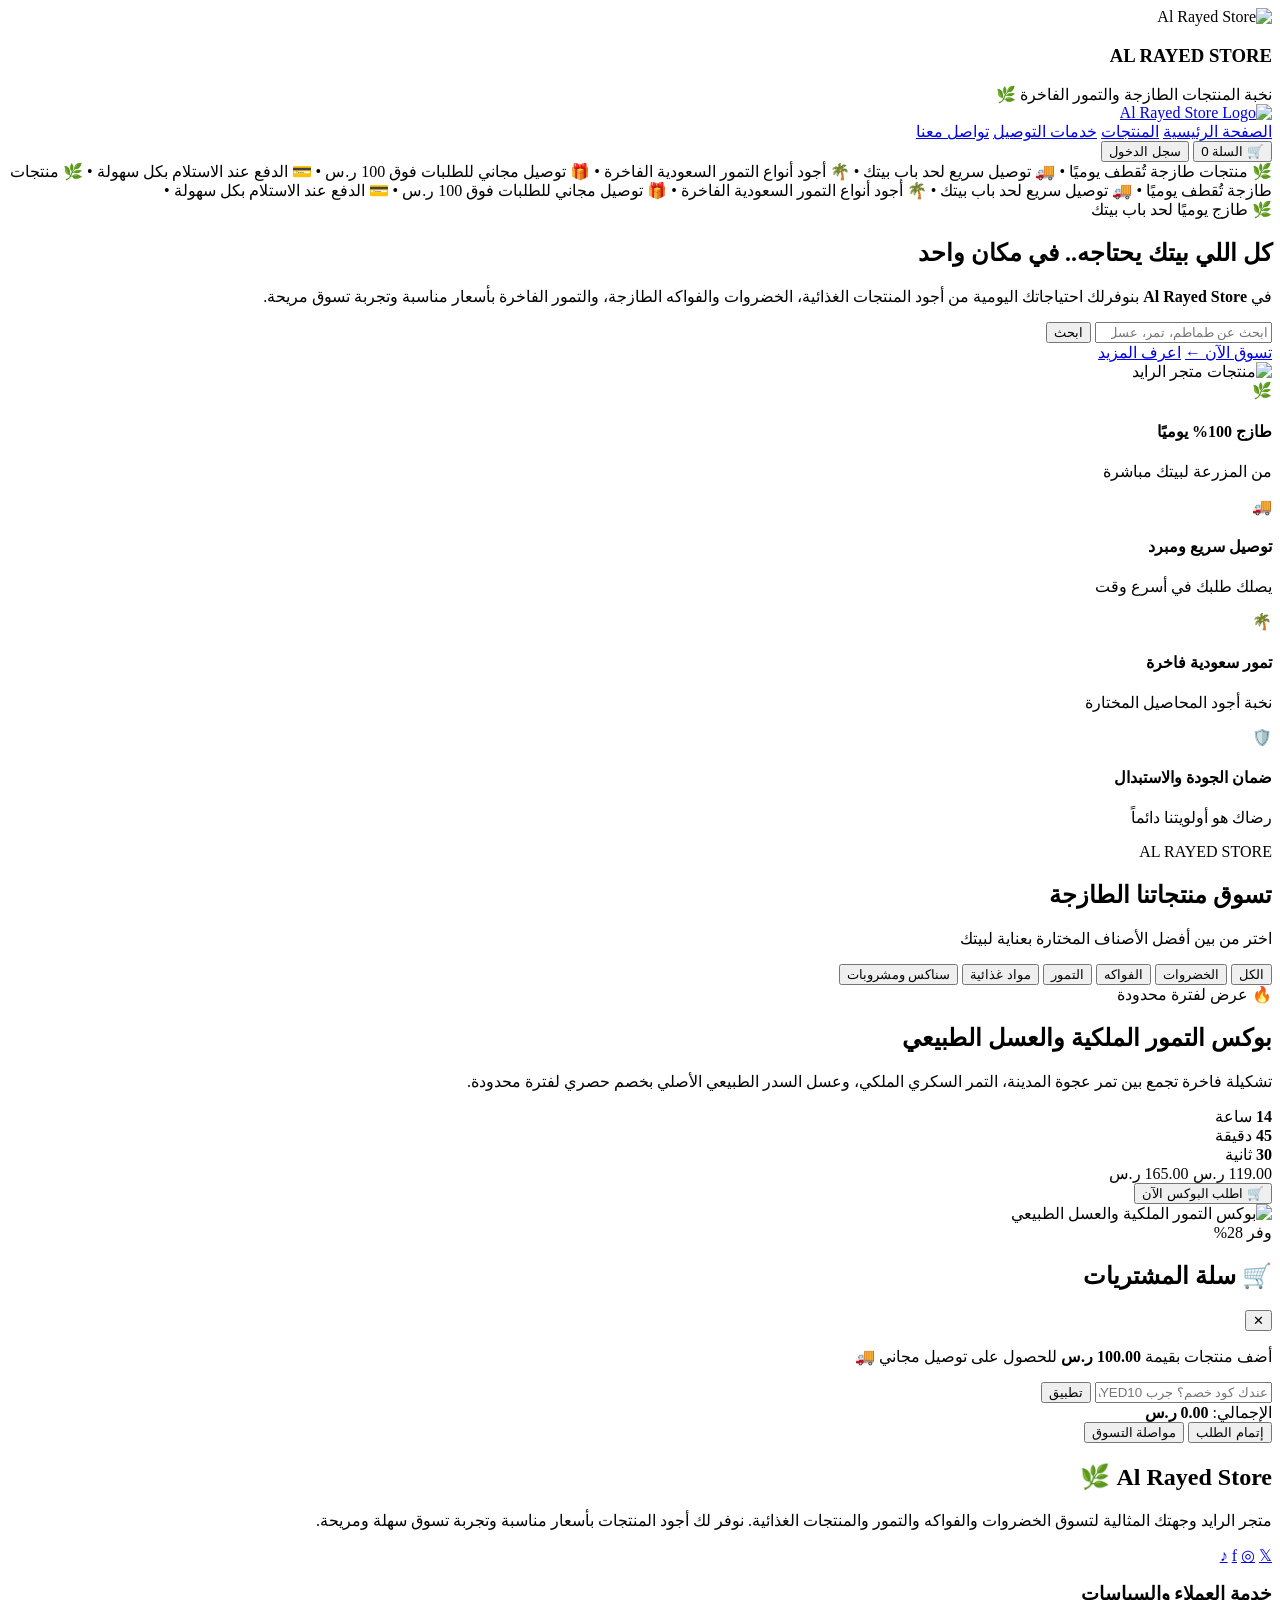
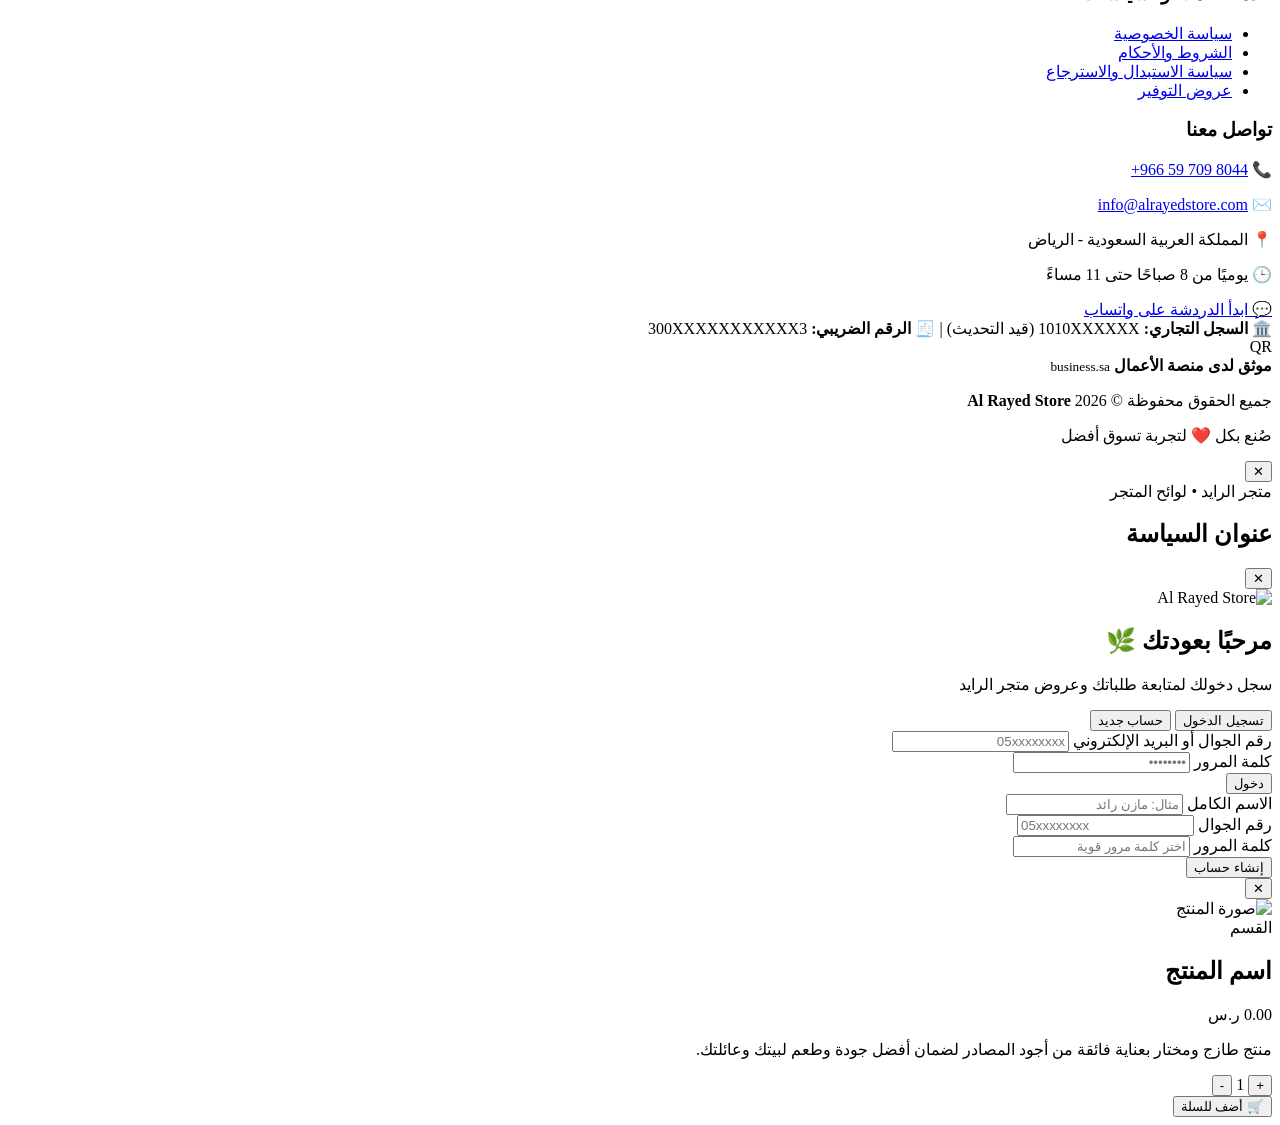
==== index.html @ 603a2b6e "Add files via upload" ====
<!DOCTYPE html>
<html lang="ar" dir="rtl">
<head>
    <meta charset="UTF-8">
    <meta name="viewport" content="width=device-width, initial-scale=1.0">
    <title>Al Rayed Store | متجر الرايد</title>
    <link rel="preconnect" href="https://fonts.googleapis.com">
    <link rel="preconnect" href="https://fonts.gstatic.com" crossorigin>
    <link href="https://fonts.googleapis.com/css2?family=Cairo:wght@400;600;700;800&display=swap" rel="stylesheet">
    <link rel="stylesheet" href="style.css">
    <link rel="icon" type="image/png" href="./assets/Al Rayed Store Organic Emblem.png">
</head>
<body>

    <!-- شاشة التحميل الفخمة (Luxury Brand Preloader) -->
    <div class="page-loader" id="pageLoader">
        <div class="loader-content">
            <div class="loader-logo-ring">
                <div class="ring-outer"></div>
                <div class="ring-inner"></div>
                <img src="./assets/Al Rayed Store Organic Emblem.png" alt="Al Rayed Store">
            </div>

            <div class="loader-brand">
                <h3>AL RAYED STORE</h3>
                <span>نخبة المنتجات الطازجة والتمور الفاخرة 🌿</span>
            </div>

            <div class="loader-progress-track">
                <div class="loader-progress-fill"></div>
            </div>
        </div>
    </div>

    <!-- 1. الهيدر العلوي -->
    <header class="header">
        <a href="#" class="logo-link">
            <img class="logo" src="./assets/Al Rayed Store Organic Emblem.png" alt="Al Rayed Store Logo">
        </a>

        <nav class="header-links">
            <a href="#" class="active-link">الصفحة الرئيسية</a>
            <a href="#products">المنتجات</a>
            <a href="#footer">خدمات التوصيل</a>
            <a href="#footer">تواصل معنا</a>
        </nav>

        <div class="header-actions">
            <button id="cartToggle" class="cart-nav" aria-label="سلة المشتريات">
                🛒 السلة
                <span id="cartCount">0</span>
            </button>
            <button class="login-btn">سجل الدخول</button>
        </div>
    </header>

    <!-- شريط المميزات المتحرك (Marquee Ticker) -->
    <div class="marquee-bar">
        <div class="marquee-track">
            <span>🌿 منتجات طازجة تُقطف يوميًا</span>
            <span>•</span>
            <span>🚚 توصيل سريع لحد باب بيتك</span>
            <span>•</span>
            <span>🌴 أجود أنواع التمور السعودية الفاخرة</span>
            <span>•</span>
            <span>🎁 توصيل مجاني للطلبات فوق 100 ر.س</span>
            <span>•</span>
            <span>💳 الدفع عند الاستلام بكل سهولة</span>
            <span>•</span>
            <span>🌿 منتجات طازجة تُقطف يوميًا</span>
            <span>•</span>
            <span>🚚 توصيل سريع لحد باب بيتك</span>
            <span>•</span>
            <span>🌴 أجود أنواع التمور السعودية الفاخرة</span>
            <span>•</span>
            <span>🎁 توصيل مجاني للطلبات فوق 100 ر.س</span>
            <span>•</span>
            <span>💳 الدفع عند الاستلام بكل سهولة</span>
            <span>•</span>
        </div>
    </div>

    <!-- 2. قسم الواجهة الرئيسية (Hero Section) -->
    <section class="hero-section" id="home">
        <div class="hero-text">
            <span class="hero-badge">🌿 طازج يوميًا لحد باب بيتك</span>
            <h1>كل اللي بيتك يحتاجه.. في مكان واحد</h1>
            <p>
                في <strong>Al Rayed Store</strong> بنوفرلك احتياجاتك اليومية من أجود المنتجات الغذائية، الخضروات والفواكه الطازجة، والتمور الفاخرة بأسعار مناسبة وتجربة تسوق مريحة.
            </p>

            <!-- شريط البحث الرئيسي -->
            <div class="search-box">
                <input type="search" id="searchInput" placeholder="ابحث عن طماطم، تمر، عسل، زيت زيتون...">
                <button id="searchBtn">ابحث</button>
            </div>

            <div class="hero-buttons">
                <a href="#products" class="shop-now-btn">تسوق الآن ←</a>
                <a href="#footer" class="learn-more-btn">اعرف المزيد</a>
            </div>
        </div>

        <div class="hero-image-container">
            <img class="hero-image" src="assets/Gemini_Generated_Image_r53638r53638r536 - Copy.jpg" alt="منتجات متجر الرايد">
        </div>
    </section>

    <!-- شريط مميزات الثقة (Trust Badges) -->
    <section class="trust-bar">
        <div class="trust-item">
            <span class="trust-icon">🌿</span>
            <div>
                <h4>طازج 100% يوميًا</h4>
                <p>من المزرعة لبيتك مباشرة</p>
            </div>
        </div>
        <div class="trust-item">
            <span class="trust-icon">🚚</span>
            <div>
                <h4>توصيل سريع ومبرد</h4>
                <p>يصلك طلبك في أسرع وقت</p>
            </div>
        </div>
        <div class="trust-item">
            <span class="trust-icon">🌴</span>
            <div>
                <h4>تمور سعودية فاخرة</h4>
                <p>نخبة أجود المحاصيل المختارة</p>
            </div>
        </div>
        <div class="trust-item">
            <span class="trust-icon">🛡️</span>
            <div>
                <h4>ضمان الجودة والاستبدال</h4>
                <p>رضاك هو أولويتنا دائماً</p>
            </div>
        </div>
    </section>

    <!-- 3. قسم المنتجات -->
    <section class="products-section" id="products">
        <div class="section-heading">
            <div>
                <span class="small-title">AL RAYED STORE</span>
                <h2>تسوق منتجاتنا الطازجة</h2>
                <p>اختر من بين أفضل الأصناف المختارة بعناية لبيتك</p>
            </div>
            <span class="products-total" id="productsTotal"></span>
        </div>

        <!-- أزرار التصنيفات -->
        <div class="categories" id="categories">
            <button class="category-btn active" data-category="all">الكل</button>
            <button class="category-btn" data-category="vegetables">الخضروات</button>
            <button class="category-btn" data-category="fruits">الفواكه</button>
            <button class="category-btn" data-category="dates">التمور</button>
            <button class="category-btn" data-category="food">مواد غذائية</button>
            <button class="category-btn" data-category="snacks">سناكس ومشروبات</button>
        </div>

        <!-- شبكة المنتجات (تُملأ تلقائيًا عبر JS) -->
        <div class="products-grid" id="productsGrid"></div>
    </section>

    <!-- قسم عروض التوفير الحصرية (Dark Luxury Deal Section) -->
    <section class="deals-section reveal" id="deals">
        <div class="deals-container">
            <div class="deals-text">
                <span class="deal-badge">🔥 عرض لفترة محدودة</span>
                <h2>بوكس التمور الملكية والعسل الطبيعي</h2>
                <p>
                    تشكيلة فاخرة تجمع بين تمر عجوة المدينة، التمر السكري الملكي، وعسل السدر الطبيعي الأصلي بخصم حصري لفترة محدودة.
                </p>

                <!-- العداد التنازلي الحي -->
                <div class="countdown-box" id="countdownBox">
                    <div class="time-unit">
                        <strong id="hoursVal">14</strong>
                        <span>ساعة</span>
                    </div>
                    <div class="time-unit">
                        <strong id="minsVal">45</strong>
                        <span>دقيقة</span>
                    </div>
                    <div class="time-unit">
                        <strong id="secsVal">30</strong>
                        <span>ثانية</span>
                    </div>
                </div>

                <div class="deal-price-row">
                    <div class="deal-prices">
                        <span class="deal-new-price">119.00 ر.س</span>
                        <span class="deal-old-price">165.00 ر.س</span>
                    </div>
                    <button class="deal-order-btn" id="orderDealBtn">
                        🛒 اطلب البوكس الآن
                    </button>
                </div>
            </div>

            <div class="deals-image">
                <img src="assets/Gemini_Generated_Image_n1teven1teven1te.png" alt="بوكس التمور الملكية والعسل الطبيعي">
                <div class="discount-sticker">وفر 28%</div>
            </div>
        </div>
    </section>

    <!-- 4. سلة المشتريات الجانبية (Cart Drawer) -->
    <div class="cart-overlay" id="cartOverlay"></div>

    <aside class="cart-drawer" id="cartDrawer">
        <div class="cart-header">
            <h2>🛒 سلة المشتريات</h2>
            <button id="closeCart" class="close-cart" aria-label="إغلاق السلة">✕</button>
        </div>

        <!-- مكان عرض المنتجات داخل السلة -->
        <div class="cart-items" id="cartItems"></div>

        <!-- فوتر السلة -->
        <div class="cart-footer">
            <div class="free-shipping-box">
                <p id="shippingText">أضف منتجات بقيمة <strong>100.00 ر.س</strong> للحصول على توصيل مجاني 🚚</p>
                <div class="shipping-bar">
                    <div class="shipping-progress" id="shippingProgress"></div>
                </div>
            </div>
<!-- خانة كود الخصم (Promo Code) -->
            <div class="promo-box">
                <input type="text" id="promoInput" placeholder="عندك كود خصم؟ جرب RAYED10">
                <button type="button" id="applyPromoBtn">تطبيق</button>
            </div>
            <p class="promo-msg" id="promoMsg" style="display: none;"></p>
            
            
            <div class="total-row">
                <span>الإجمالي:</span>
                <strong id="cartTotal">0.00 ر.س</strong>
            </div>

            <div class="checkout-fields" id="checkoutFields" style="display: none;">
                <input type="text" id="customerName" placeholder="الاسم بالكامل" required>
                <input type="tel" id="customerPhone" placeholder="رقم الجوال (05xxxxxxxx)" required>
                <input type="text" id="customerAddress" placeholder="المدينة / الحي / العنوان" required>

                <!-- اختيار طريقة الدفع -->
                <div class="payment-methods">
                    <label class="payment-label">طريقة الدفع المفضلة:</label>
                    <div class="payment-options">
                        <label class="pay-option active">
                            <input type="radio" name="paymentMethod" value="الدفع عند الاستلام 💵" checked>
                            <span>💵 عند الاستلام</span>
                        </label>
                        <label class="pay-option">
                            <input type="radio" name="paymentMethod" value="تحويل بنكي (مدى) 💳">
                            <span>💳 تحويل بنكي</span>
                        </label>
                        <label class="pay-option">
                            <input type="radio" name="paymentMethod" value="محفظة STC Pay 📱">
                            <span>📱 STC Pay</span>
                        </label>
                    </div>

                    <!-- تفاصيل التحويل -->
                    <div class="transfer-info-box" id="transferInfoBox" style="display: none;">
                        <p id="transferDetailsText"></p>
                    </div>
                </div>
            </div>

            <button class="checkout-btn" id="checkoutBtn">
                إتمام الطلب
            </button>
            <button class="continue-btn" id="continueShopping">
                مواصلة التسوق
            </button>
        </div>
    </aside>

    <!-- 5. الفوتر -->
    <footer class="main-footer" id="footer">
        <div class="footer-container">
            <div class="footer-column footer-about">
                <h2 class="footer-logo">Al Rayed Store <span>🌿</span></h2>
                <p>
                    متجر الرايد وجهتك المثالية لتسوق الخضروات والفواكه والتمور والمنتجات الغذائية. نوفر لك أجود المنتجات بأسعار مناسبة وتجربة تسوق سهلة ومريحة.
                </p>
                <div class="footer-social">
                    <a href="#" aria-label="Facebook">f</a>
                    <a href="#" aria-label="Instagram">◎</a>
                    <a href="#" aria-label="X">𝕏</a>
                    <a href="#" aria-label="TikTok">♪</a>
                </div>
            </div>

            <div class="footer-column">
                <h3>خدمة العملاء والسياسات</h3>
                <ul>
                    <li><a href="#" data-policy="privacy">سياسة الخصوصية</a></li>
                    <li><a href="#" data-policy="terms">الشروط والأحكام</a></li>
                    <li><a href="#" data-policy="refund">سياسة الاستبدال والاسترجاع</a></li>
                    <li><a href="#deals">عروض التوفير</a></li>
                </ul>
            </div>

            <div class="footer-column footer-contact">
                <h3>تواصل معنا</h3>
                <p><span>📞</span> <a href="tel:+966597098044" dir="ltr">+966 59 709 8044</a></p>
                <p><span>✉️</span> <a href="mailto:info@alrayedstore.com">info@alrayedstore.com</a></p>
                <p><span>📍</span> المملكة العربية السعودية - الرياض</p>
                <p><span>🕒</span> يوميًا من 8 صباحًا حتى 11 مساءً</p>
                <a class="whatsapp-btn" href="https://wa.me/966597098044" target="_blank">
                    <span>💬</span> ابدأ الدردشة على واتساب
                </a>
            </div>
        </div>

        <!-- شريط التوثيق الرسمي السعودي (السجل التجاري + المركز السعودي للأعمال) -->
        <div class="official-trust-strip">
            <div class="cr-info">
                <span>🏛️ <strong>السجل التجاري:</strong> 1010XXXXXX (قيد التحديث)</span>
                <span class="sep">|</span>
                <span>🧾 <strong>الرقم الضريبي:</strong> 300XXXXXXXXXXX3</span>
            </div>
            <div class="saudi-business-badge" title="موثق في المركز السعودي للأعمال">
                <span class="qr-placeholder">QR</span>
                <div>
                    <strong>موثق لدى منصة الأعمال</strong>
                    <small>business.sa</small>
                </div>
            </div>
        </div>

        <div class="footer-bottom">
            <p>جميع الحقوق محفوظة © 2026 <strong>Al Rayed Store</strong></p>
            <p>صُنع بكل ❤️ لتجربة تسوق أفضل</p>
        </div>
    </footer>

    <!-- نافذة عرض السياسات القانونية (Policy Modal) -->
    <div class="qv-overlay" id="policyOverlay">
        <div class="auth-modal policy-modal">
            <button class="close-auth" id="closePolicy" aria-label="إغلاق">✕</button>
            <div class="policy-header">
                <span class="qv-category">متجر الرايد • لوائح المتجر</span>
                <h2 id="policyTitle">عنوان السياسة</h2>
            </div>
            <div class="policy-body" id="policyBody"></div>
        </div>
    </div>

    <!-- نافذة تسجيل الدخول وإنشاء حساب (Login Modal) -->
    <div class="auth-overlay" id="authOverlay">
        <div class="auth-modal">
            <button class="close-auth" id="closeAuth" aria-label="إغلاق">✕</button>
            
            <div class="auth-header">
                <img src="./assets/Al Rayed Store Organic Emblem.png" alt="Al Rayed Store" class="auth-logo">
                <h2 id="authTitle">مرحبًا بعودتك 🌿</h2>
                <p id="authSubtitle">سجل دخولك لمتابعة طلباتك وعروض متجر الرايد</p>
            </div>

            <div class="auth-tabs">
                <button type="button" class="auth-tab active" data-tab="login">تسجيل الدخول</button>
                <button type="button" class="auth-tab" data-tab="register">حساب جديد</button>
            </div>

            <form id="loginForm" class="auth-form active">
                <div class="input-group">
                    <label>رقم الجوال أو البريد الإلكتروني</label>
                    <input type="text" placeholder="05xxxxxxxx" required>
                </div>
                <div class="input-group">
                    <label>كلمة المرور</label>
                    <input type="password" placeholder="••••••••" required>
                </div>
                <button type="submit" class="auth-submit-btn">دخول</button>
            </form>

            <form id="registerForm" class="auth-form">
                <div class="input-group">
                    <label>الاسم الكامل</label>
                    <input type="text" placeholder="مثال: مازن رائد" required>
                </div>
                <div class="input-group">
                    <label>رقم الجوال</label>
                    <input type="tel" placeholder="05xxxxxxxx" required>
                </div>
                <div class="input-group">
                    <label>كلمة المرور</label>
                    <input type="password" placeholder="اختر كلمة مرور قوية" required>
                </div>
                <button type="submit" class="auth-submit-btn">إنشاء حساب</button>
            </form>
        </div>
    </div>

    <!-- نافذة العرض السريع للمنتج (Quick View Modal) -->
    <div class="qv-overlay" id="qvOverlay">
        <div class="qv-modal">
            <button class="close-qv" id="closeQv" aria-label="إغلاق">✕</button>
            
            <div class="qv-content">
                <div class="qv-image-box">
                    <img id="qvImage" src="" alt="صورة المنتج">
                </div>
                
                <div class="qv-details">
                    <span class="qv-category" id="qvCategory">القسم</span>
                    <h2 id="qvName">اسم المنتج</h2>
                    <div class="qv-price" id="qvPrice">0.00 ر.س</div>
                    
                    <p class="qv-desc" id="qvDesc">
                        منتج طازج ومختار بعناية فائقة من أجود المصادر لضمان أفضل جودة وطعم لبيتك وعائلتك.
                    </p>

                    <div class="qv-actions">
                        <div class="qv-qty">
                            <button type="button" id="qvIncrease">+</button>
                            <span id="qvQtyValue">1</span>
                            <button type="button" id="qvDecrease">-</button>
                        </div>
                        
                        <button type="button" class="qv-add-btn" id="qvAddBtn">
                            🛒 أضف للسلة
                        </button>
                    </div>
                </div>
            </div>
        </div>
    </div>
<!-- شريط تتبع الطلب الحي (Live Order Tracker) -->
    <div class="order-tracker-card" id="orderTrackerCard" style="display: none;">
        <div class="tracker-header">
            <span class="tracker-status-badge" id="trackerBadge">⏳ جاري التجهيز</span>
            <button class="close-tracker" id="closeTracker" title="إخفاء">✕</button>
        </div>

        <h4 id="trackerTitle">جاري تجهيز طلبك بعناية 📦</h4>
        <p id="trackerDesc">الوقت المتبقي لجهوزية الطلب:</p>

        <div class="tracker-timer" id="trackerTimer">05:00</div>

        <div class="tracker-steps">
            <div class="t-step done">✓ استلام</div>
            <div class="t-line active" id="tLine1"></div>
            <div class="t-step active" id="tStep2">📦 تجهيز</div>
            <div class="t-line" id="tLine2"></div>
            <div class="t-step" id="tStep3">🛵 مع المندوب</div>
        </div>
    </div>
    <!-- إشعار التنبيهات (Toast) -->
    <div class="toast" id="toast"></div>

<script type="module" src="firebase-db.js"></script>

    <script src="script.js"></script>
</body>
</html>
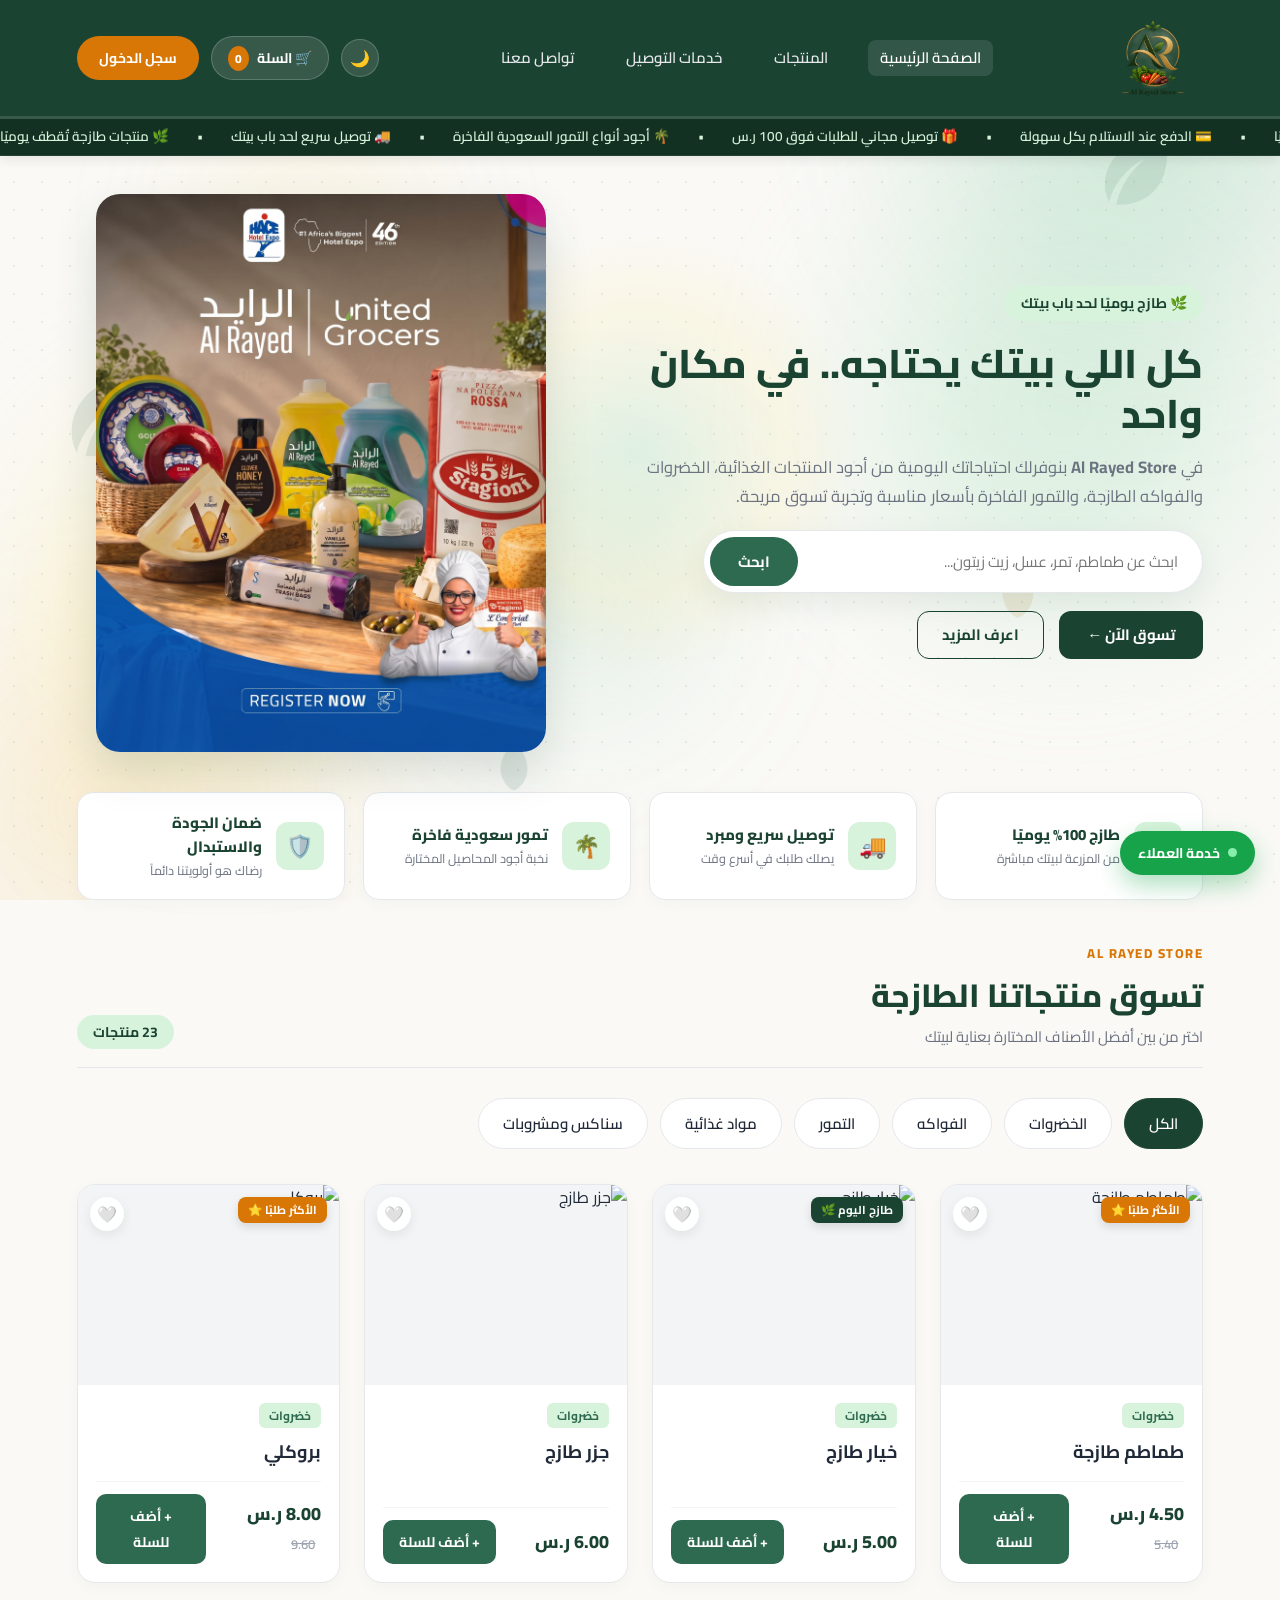
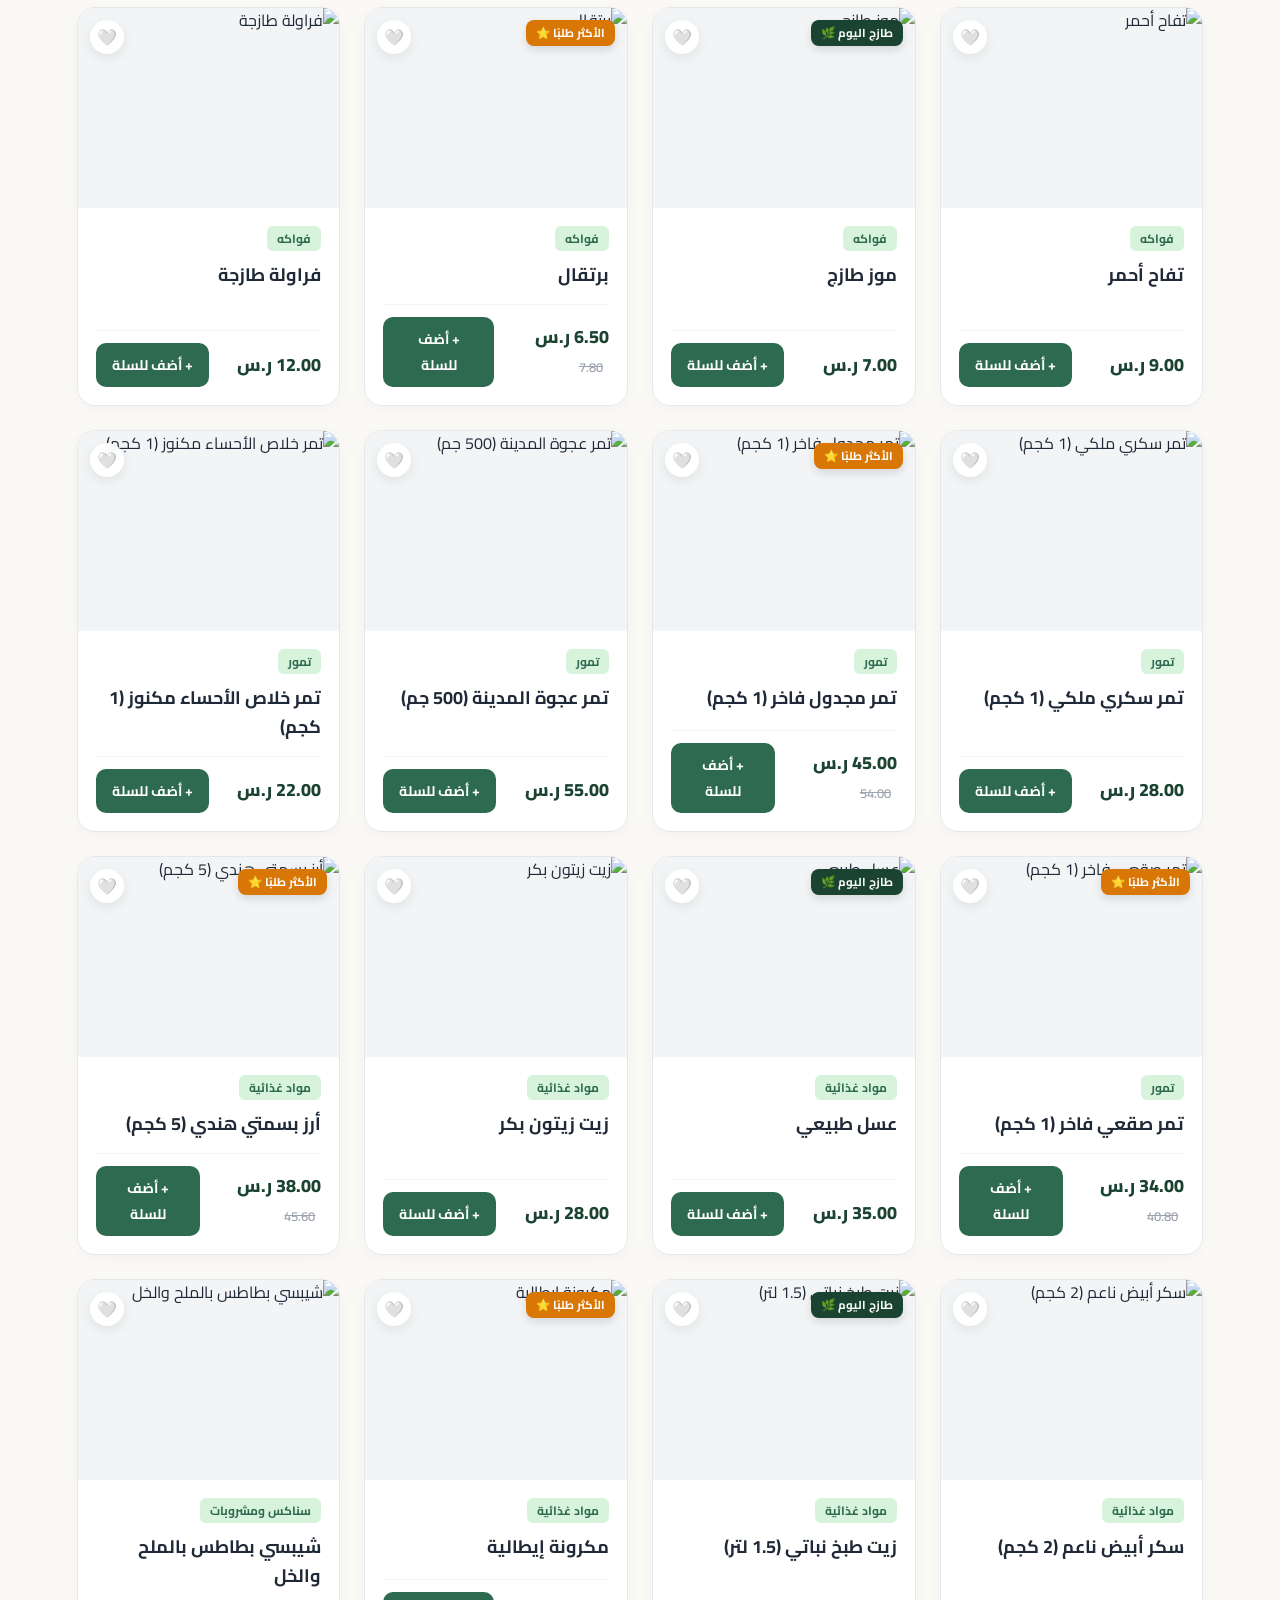
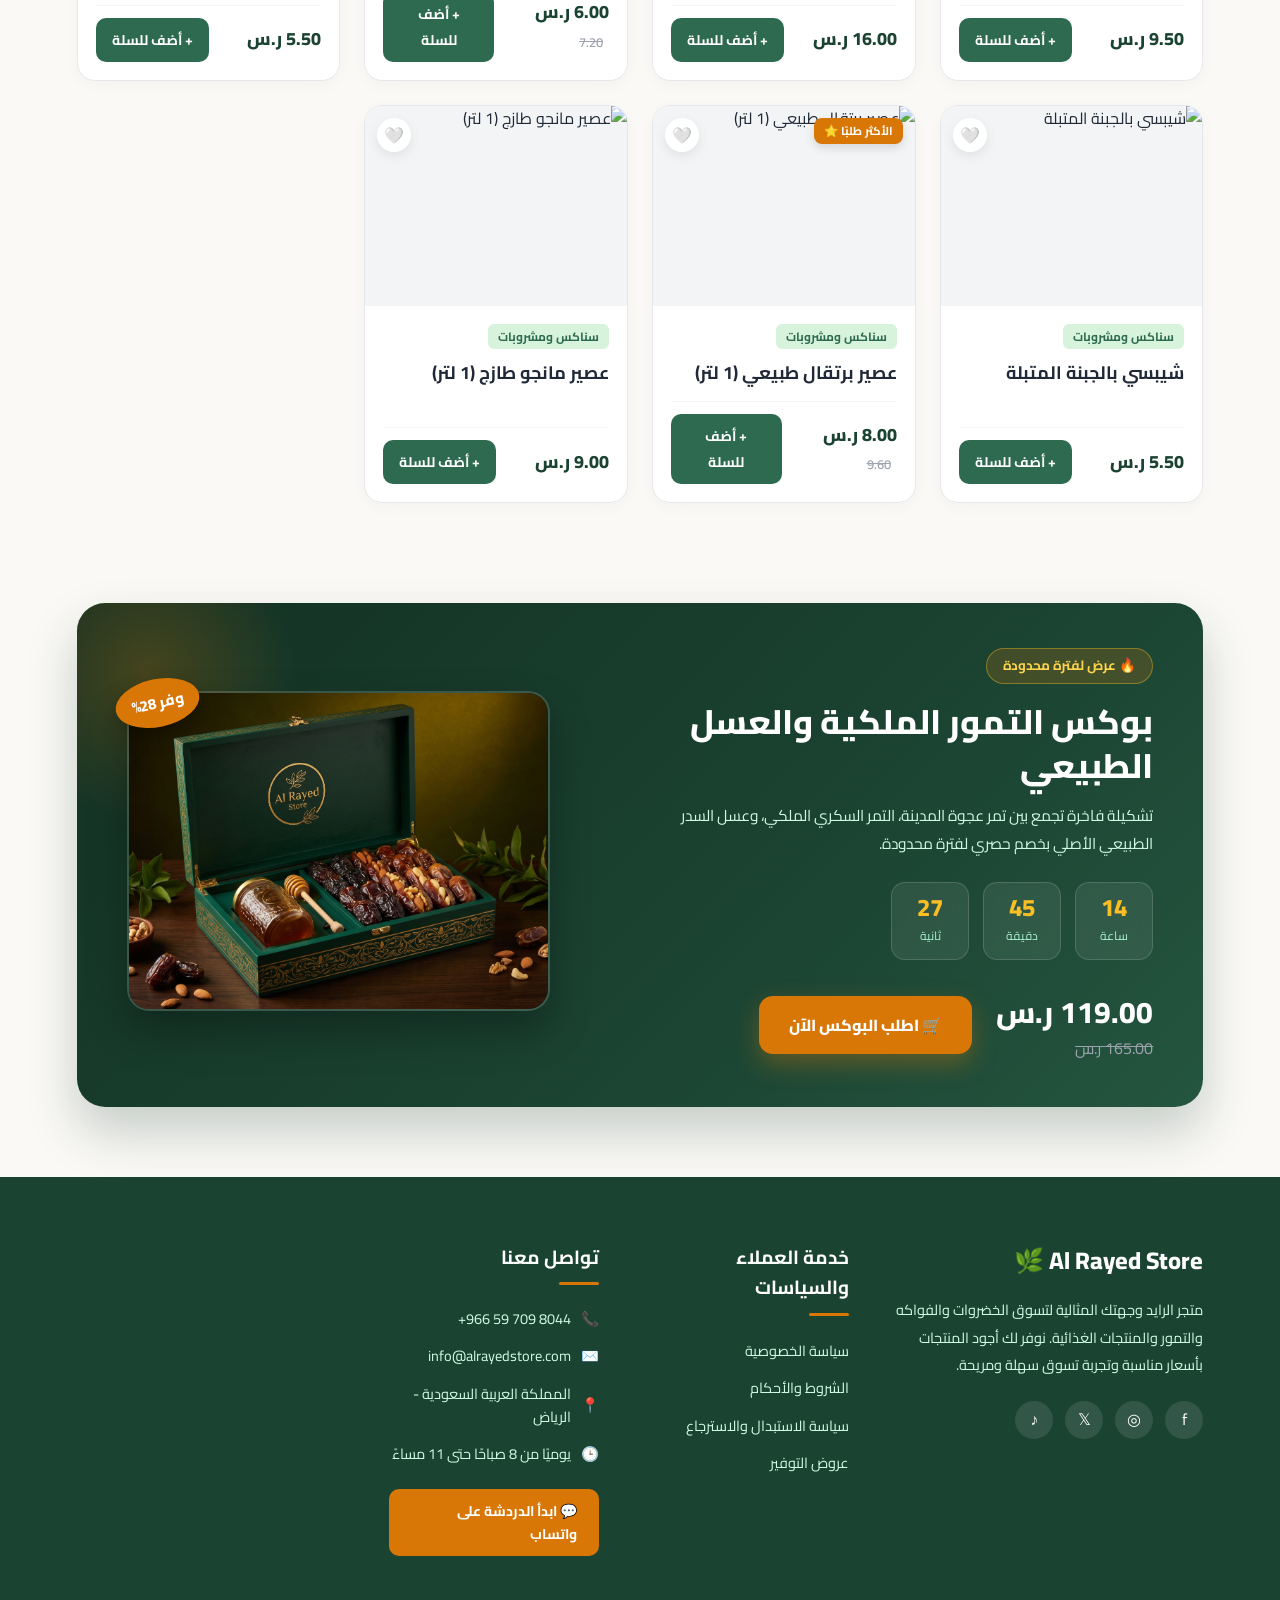
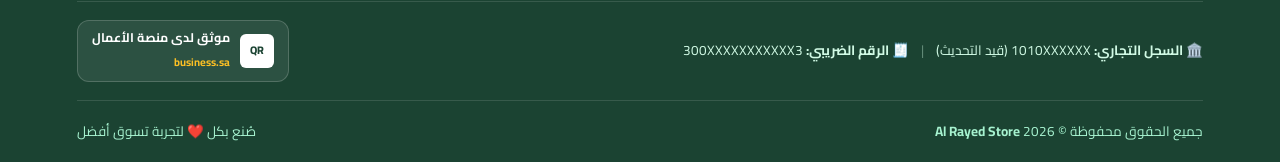
==== commit 43f150a8: "Make ambient background visible with emerald/gold orbs and drifting leaves" ====
--- a/index.html
+++ b/index.html
@@ -7,10 +7,24 @@
     <link rel="preconnect" href="https://fonts.googleapis.com">
     <link rel="preconnect" href="https://fonts.gstatic.com" crossorigin>
     <link href="https://fonts.googleapis.com/css2?family=Cairo:wght@400;600;700;800&display=swap" rel="stylesheet">
-    <link rel="stylesheet" href="style.css">
+    <link rel="stylesheet" href="style.css?v=ambient2">
     <link rel="icon" type="image/png" href="./assets/Al Rayed Store Organic Emblem.png">
 </head>
 <body>
+
+    <!-- خلفية حية هادئة: هالات خضراء وذهبية + أوراق نباتية طافية -->
+    <div class="ambient-bg" aria-hidden="true">
+        <span class="ambient-orb orb-emerald-1"></span>
+        <span class="ambient-orb orb-gold-1"></span>
+        <span class="ambient-orb orb-emerald-2"></span>
+        <span class="ambient-orb orb-gold-2"></span>
+        <svg class="ambient-leaf leaf-1" viewBox="0 0 64 64"><path d="M54 10C30 8 12 22 12 42c0 4 1 8 3 12 3-12 12-24 26-31-11 9-18 20-21 33 22 1 36-14 36-34 0-4-1-8-2-12z"/></svg>
+        <svg class="ambient-leaf leaf-2" viewBox="0 0 64 64"><path d="M32 4C18 18 14 32 18 44c3 9 9 14 14 16V30v30c5-2 11-7 14-16 4-12 0-26-14-40z"/></svg>
+        <svg class="ambient-leaf leaf-3" viewBox="0 0 64 64"><path d="M54 10C30 8 12 22 12 42c0 4 1 8 3 12 3-12 12-24 26-31-11 9-18 20-21 33 22 1 36-14 36-34 0-4-1-8-2-12z"/></svg>
+        <svg class="ambient-leaf leaf-4" viewBox="0 0 64 64"><path d="M32 4C18 18 14 32 18 44c3 9 9 14 14 16V30v30c5-2 11-7 14-16 4-12 0-26-14-40z"/></svg>
+        <svg class="ambient-leaf leaf-5" viewBox="0 0 64 64"><path d="M54 10C30 8 12 22 12 42c0 4 1 8 3 12 3-12 12-24 26-31-11 9-18 20-21 33 22 1 36-14 36-34 0-4-1-8-2-12z"/></svg>
+    </div>
+
 
     <!-- شاشة التحميل الفخمة (Luxury Brand Preloader) -->
     <div class="page-loader" id="pageLoader">
--- a/style.css
+++ b/style.css
@@ -0,0 +1,3004 @@
+/* =====================================
+   AL RAYED STORE - PREMIUM THEME
+   Colors: Deep Olive & Emerald + Warm Off-White + Gold Accent
+===================================== */
+
+:root {
+    --primary-dark: #1B4332;      /* أخضر زيتي غامق فخم */
+    --primary-main: #2D6A4F;      /* أخضر زيتي متوسط */
+    --primary-light: #D8F3DC;     /* أخضر ناعم للخلفيات الخفيفة */
+    --accent-gold: #D97706;       /* ذهبي عسلي للأزرار المميزة */
+    --accent-gold-hover: #B45309;
+    --bg-page: #FAF9F6;           /* أوف وايت دافي ونضيف */
+    --bg-card: #FFFFFF;           /* أبيض نقي للكروت */
+    --text-dark: #1F2937;         /* رمادي فحمي للنصوص */
+    --text-muted: #6B7280;        /* رمادي هادي للوصف */
+    --border-light: #E5E7EB;
+}
+
+* {
+    font-family: 'Cairo', sans-serif;
+    box-sizing: border-box;
+    margin: 0;
+    padding: 0;
+}
+
+html {
+    scroll-behavior: smooth;
+    overflow-x: hidden;
+}
+
+body {
+    background-color: var(--bg-page);
+    color: var(--text-dark);
+    overflow-x: hidden;
+    line-height: 1.6;
+}
+
+/* =====================================
+   1. HEADER
+===================================== */
+
+.header {
+    position: sticky;
+    top: 0;
+    z-index: 900;
+    background-color: var(--primary-dark);
+    display: flex;
+    justify-content: space-between;
+    align-items: center;
+    padding: 12px 6%;
+    box-shadow: 0 4px 20pxpx 18px;
+    border-bottom: 3px solid rgba(255, 255, 255, 0.12);
+    border-radius: 0 0 25px 25px;
+}
+
+.logo {
+    width: 100px;
+    height: auto;
+    display: block;
+    object-fit: contain;
+    transition: transform 0.3s ease;
+}
+
+.logo:hover {
+    transform: scale(1.04);
+}
+
+.header-links {
+    display: flex;
+    align-items: center;
+    gap: 28px;
+}
+
+.header-links a {
+    color: #E5E7EB;
+    text-decoration: none;
+    font-size: 15px;
+    font-weight: 600;
+    padding: 6px 12px;
+    border-radius: 8px;
+    transition: all 0.3s ease;
+}
+
+.header-links a:hover,
+.header-links a.active-link {
+    color: #FFFFFF;
+    background-color: rgba(255, 255, 255, 0.1);
+}
+
+.header-actions {
+    display: flex;
+    align-items: center;
+    gap: 12px;
+}
+
+.cart-nav {
+    background-color: rgba(255, 255, 255, 0.12);
+    color: #FFFFFF;
+    border: 1px solid rgba(255, 255, 255, 0.2);
+    padding: 8px 16px;
+    border-radius: 50px;
+    font-size: 14px;
+    font-weight: 700;
+    cursor: pointer;
+    display: flex;
+    align-items: center;
+    gap: 8px;
+    transition: 0.3s;
+}
+
+.cart-nav:hover {
+    background-color: rgba(255, 255, 255, 0.22);
+}
+
+#cartCount {
+    background-color: var(--accent-gold);
+    color: #FFFFFF;
+    border-radius: 50%;
+    padding: 1px 7px;
+    font-size: 12px;
+    font-weight: 800;
+}
+
+.login-btn {
+    background-color: var(--accent-gold);
+    color: #FFFFFF;
+    border: none;
+    padding: 9px 22px;
+    border-radius: 50px;
+    font-size: 14px;
+    font-weight: 700;
+    cursor: pointer;
+    transition: 0.3s;
+}
+
+.login-btn:hover {
+    background-color: var(--accent-gold-hover);
+    transform: translateY(-2px);
+}
+
+/* =====================================
+   2. HERO SECTION
+===================================== */
+
+.hero-section {
+    display: flex;
+    align-items: center;
+    justify-content: space-between;
+    gap: 50px;
+    padding: 65px 6%;
+    max-width: 1380px;
+    margin: 0 auto;
+}
+
+.hero-text {
+    flex: 1.1;
+}
+
+.hero-badge {
+    display: inline-block;
+    background-color: var(--primary-light);
+    color: var(--primary-dark);
+    padding: 6px 16px;
+    border-radius: 50px;
+    font-size: 14px;
+    font-weight: 700;
+    margin-bottom: 18px;
+}
+
+.hero-text h1 {
+    font-size: 44px;
+    font-weight: 800;
+    color: var(--primary-dark);
+    line-height: 1.25;
+    margin-bottom: 18px;
+}
+
+.hero-text p {
+    font-size: 16.5px;
+    color: var(--text-muted);
+    line-height: 1.85;
+    margin-bottom: 28px;
+    max-width: 560px;
+}
+
+/* Search Box */
+.search-box {
+    display: flex;
+    background: var(--bg-card);
+    padding: 6px;
+    border-radius: 50px;
+    box-shadow: 0 10px 30px rgba(27, 67, 50, 0.08);
+    border: 1px solid var(--border-light);
+    max-width: 500px;
+    margin-bottom: 25px;
+}
+
+.search-box input {
+    flex: 1;
+    border: none;
+    outline: none;
+    padding: 10px 18px;
+    font-size: 15px;
+    background: transparent;
+    color: var(--text-dark);
+}
+
+.search-box button {
+    background-color: var(--primary-main);
+    color: #FFFFFF;
+    border: none;
+    padding: 10px 28px;
+    border-radius: 50px;
+    font-size: 15px;
+    font-weight: 700;
+    cursor: pointer;
+    transition: 0.3s;
+}
+
+.search-box button:hover {
+    background-color: var(--primary-dark);
+}
+
+/* Hero Buttons */
+.hero-buttons {
+    display: flex;
+    align-items: center;
+    gap: 15px;
+}
+
+.shop-now-btn {
+    background-color: var(--primary-dark);
+    color: #FFFFFF;
+    text-decoration: none;
+    padding: 12px 28px;
+    border-radius: 12px;
+    font-weight: 700;
+    font-size: 15px;
+    transition: 0.3s;
+}
+
+.shop-now-btn:hover {
+    background-color: var(--primary-main);
+    transform: translateY(-2px);
+}
+
+.learn-more-btn {
+    background-color: transparent;
+    color: var(--primary-dark);
+    border: 1.5px solid var(--primary-dark);
+    text-decoration: none;
+    padding: 11px 24px;
+    border-radius: 12px;
+    font-weight: 700;
+    font-size: 15px;
+    transition: 0.3s;
+}
+
+.learn-more-btn:hover {
+    background-color: var(--primary-light);
+}
+
+/* Hero Image */
+.hero-image-container {
+    flex: 0.9;
+    display: flex;
+    justify-content: center;
+}
+
+.hero-image {
+    width: 100%;
+    max-width: 500px;
+    border-radius: 24px;
+    box-shadow: 0 20px 45px rgba(27, 67, 50, 0.14);
+    object-fit: cover;
+}
+
+/* =====================================
+   3. PRODUCTS SECTION
+===================================== */
+
+.products-section {
+    padding: 60px 6%;
+    max-width: 1380px;
+    margin: 0 auto;
+}
+
+.section-heading {
+    display: flex;
+    justify-content: space-between;
+    align-items: flex-end;
+    margin-bottom: 30px;
+    border-bottom: 1px solid var(--border-light);
+    padding-bottom: 18px;
+}
+
+.small-title {
+    color: var(--accent-gold);
+    font-size: 13px;
+    font-weight: 800;
+    letter-spacing: 1.5px;
+}
+
+.section-heading h2 {
+    font-size: 32px;
+    font-weight: 800;
+    color: var(--primary-dark);
+    margin: 4px 0;
+}
+
+.section-heading p {
+    color: var(--text-muted);
+    font-size: 15px;
+}
+
+.products-total {
+    background-color: var(--primary-light);
+    color: var(--primary-dark);
+    padding: 6px 16px;
+    border-radius: 50px;
+    font-size: 14px;
+    font-weight: 700;
+}
+
+/* Categories */
+.categories {
+    display: flex;
+    flex-wrap: wrap;
+    gap: 12px;
+    margin-bottom: 35px;
+}
+
+.category-btn {
+    border: 1.5px solid var(--border-light);
+    background: var(--bg-card);
+    color: var(--text-dark);
+    padding: 10px 24px;
+    border-radius: 50px;
+    cursor: pointer;
+    font-size: 15px;
+    font-weight: 600;
+    transition: all 0.25s ease;
+}
+
+.category-btn:hover {
+    border-color: var(--primary-main);
+    color: var(--primary-main);
+}
+
+.category-btn.active {
+    background: var(--primary-dark);
+    border-color: var(--primary-dark);
+    color: #FFFFFF;
+}
+
+/* Products Grid */
+.products-grid {
+    display: grid;
+    grid-template-columns: repeat(4, minmax(0, 1fr));
+    gap: 24px;
+}
+
+.product-card {
+    background: var(--bg-card);
+    border-radius: 18px;
+    overflow: hidden;
+    border: 1px solid var(--border-light);
+    box-shadow: 0 4px 15px rgba(0, 0, 0, 0.03);
+    transition: all 0.3s ease;
+    display: flex;
+    flex-direction: column;
+}
+
+.product-card:hover {
+    transform: translateY(-6px);
+    box-shadow: 0 14px 30px rgba(27, 67, 50, 0.1);
+    border-color: var(--primary-light);
+}
+
+.product-image {
+    height: 200px;
+    background: #F3F4F6;
+    overflow: hidden;
+}
+
+.product-image img {
+    width: 100%;
+    height: 100%;
+    object-fit: cover;
+    transition: transform 0.4s ease;
+}
+
+.product-card:hover .product-image img {
+    transform: scale(1.06);
+}
+
+.product-info {
+    padding: 18px;
+    display: flex;
+    flex-direction: column;
+    flex: 1;
+}
+
+.product-category {
+    font-size: 12px;
+    font-weight: 700;
+    color: var(--primary-main);
+    background-color: var(--primary-light);
+    align-self: flex-start;
+    padding: 3px 10px;
+    border-radius: 6px;
+    margin-bottom: 10px;
+}
+
+.product-info h3 {
+    font-size: 18px;
+    font-weight: 700;
+    color: var(--text-dark);
+    margin-bottom: 14px;
+}
+
+.product-bottom {
+    margin-top: auto;
+    display: flex;
+    justify-content: space-between;
+    align-items: center;
+    gap: 10px;
+    padding-top: 12px;
+    border-top: 1px solid #F3F4F6;
+}
+
+.product-price {
+    color: var(--primary-dark);
+    font-size: 18px;
+    font-weight: 800;
+}
+
+.add-cart-btn {
+    background: var(--primary-main);
+    color: #FFFFFF;
+    border: none;
+    padding: 9px 16px;
+    border-radius: 10px;
+    font-size: 14px;
+    font-weight: 700;
+    cursor: pointer;
+    transition: 0.25s;
+}
+
+.add-cart-btn:hover {
+    background: var(--accent-gold);
+}
+
+.no-products {
+    grid-column: 1 / -1;
+    text-align: center;
+    padding: 50px;
+    background: var(--bg-card);
+    border-radius: 16px;
+    color: var(--text-muted);
+    font-size: 17px;
+}
+
+/* =====================================
+   4. SHOPPING CART DRAWER
+===================================== */
+
+.cart-overlay {
+    position: fixed;
+    inset: 0;
+    background: rgba(17, 24, 39, 0.5);
+    backdrop-filter: blur(2px);
+    z-index: 999;
+    opacity: 0;
+    visibility: hidden;
+    transition: 0.3s;
+}
+
+.cart-overlay.show {
+    opacity: 1;
+    visibility: visible;
+}
+
+.cart-drawer {
+    position: fixed;
+    top: 0;
+    right: -450px;
+    width: 400px;
+    max-width: 92%;
+    height: 100vh;
+    background: var(--bg-card);
+    z-index: 1000;
+    display: flex;
+    flex-direction: column;
+    transition: 0.35s ease;
+    box-shadow: -8px 0 30px rgba(0, 0, 0, 0.15);
+}
+
+.cart-drawer.open {
+    right: 0;
+}
+
+.cart-header {
+    display: flex;
+    justify-content: space-between;
+    align-items: center;
+    padding: 20px 24px;
+    background-color: var(--primary-dark);
+    color: #FFFFFF;
+}
+
+.cart-header h2 {
+    font-size: 20px;
+    font-weight: 700;
+}
+
+.close-cart {
+    border: none;
+    background: rgba(255, 255, 255, 0.15);
+    color: #FFFFFF;
+    width: 34px;
+    height: 34px;
+    border-radius: 50%;
+    cursor: pointer;
+    font-size: 16px;
+    transition: 0.2s;
+}
+
+.close-cart:hover {
+    background: rgba(255, 255, 255, 0.3);
+}
+
+.cart-items {
+    flex: 1;
+    overflow-y: auto;
+    padding: 20px;
+}
+
+.empty-cart {
+    text-align: center;
+    padding: 80px 15px;
+    color: var(--text-muted);
+}
+
+.empty-cart h3 {
+    font-size: 45px;
+    margin-bottom: 10px;
+}
+
+.cart-item {
+    display: flex;
+    align-items: center;
+    gap: 14px;
+    padding: 14px 0;
+    border-bottom: 1px solid var(--border-light);
+}
+
+.cart-item img {
+    width: 68px;
+    height: 68px;
+    object-fit: cover;
+    border-radius: 12px;
+}
+
+.cart-item-info {
+    flex: 1;
+}
+
+.cart-item-info h4 {
+    font-size: 15px;
+    color: var(--text-dark);
+    margin-bottom: 4px;
+}
+
+.cart-item-info strong {
+    color: var(--primary-main);
+    font-size: 15px;
+}
+
+.quantity-controls {
+    display: flex;
+    align-items: center;
+    gap: 10px;
+    margin-top: 8px;
+}
+
+.quantity-controls button {
+    border: none;
+    background: var(--primary-light);
+    color: var(--primary-dark);
+    width: 28px;
+    height: 28px;
+    border-radius: 8px;
+    cursor: pointer;
+    font-weight: 800;
+    transition: 0.2s;
+}
+
+.quantity-controls button:hover {
+    background: var(--primary-main);
+    color: #FFFFFF;
+}
+
+.remove-item {
+    border: none;
+    color: #EF4444;
+    background: #FEE2E2;
+    width: 30px;
+    height: 30px;
+    border-radius: 8px;
+    cursor: pointer;
+    font-size: 14px;
+    transition: 0.2s;
+}
+
+.remove-item:hover {
+    background: #EF4444;
+    color: #FFFFFF;
+}
+
+.cart-footer {
+    padding: 20px 24px;
+    border-top: 1px solid var(--border-light);
+    background-color: var(--bg-page);
+}
+
+.total-row {
+    display: flex;
+    justify-content: space-between;
+    font-size: 18px;
+    margin-bottom: 16px;
+}
+
+.total-row strong {
+    color: var(--primary-dark);
+    font-weight: 800;
+}
+
+.checkout-btn,
+.continue-btn {
+    width: 100%;
+    padding: 13px;
+    border: none;
+    border-radius: 12px;
+    cursor: pointer;
+    font-size: 15px;
+    font-weight: 700;
+    transition: 0.25s;
+}
+
+.checkout-btn {
+    background: var(--primary-dark);
+    color: #FFFFFF;
+    margin-bottom: 10px;
+}
+
+.checkout-btn:hover {
+    background: var(--primary-main);
+}
+
+.continue-btn {
+    background: #E5E7EB;
+    color: var(--text-dark);
+}
+
+.continue-btn:hover {
+    background: #D1D5DB;
+}
+
+/* =====================================
+   5. TOAST NOTIFICATION
+===================================== */
+
+.toast {
+    position: fixed;
+    bottom: 25px;
+    right: 25px;
+    background: var(--primary-dark);
+    color: #FFFFFF;
+    padding: 14px 24px;
+    border-radius: 12px;
+    font-weight: 600;
+    box-shadow: 0 10px 25px rgba(0, 0, 0, 0.2);
+    z-index: 2000;
+    opacity: 0;
+    transform: translateY(20px);
+    transition: 0.3s;
+    pointer-events: none;
+}
+
+.toast.show {
+    opacity: 1;
+    transform: translateY(0);
+}
+
+/* =====================================
+   6. FOOTER
+===================================== */
+
+.main-footer {
+    background: var(--primary-dark);
+    color: #FFFFFF;
+    padding: 65px 6% 0;
+    margin-top: 70px;
+}
+
+.footer-container {
+    display: grid;
+    grid-template-columns: 1.5fr 1fr 1fr 1.3fr;
+    gap: 40px;
+    padding-bottom: 45px;
+    max-width: 1380px;
+    margin: 0 auto;
+}
+
+.footer-column h3 {
+    font-size: 19px;
+    font-weight: 700;
+    margin-bottom: 22px;
+}
+
+.footer-column h3::after {
+    content: "";
+    display: block;
+    width: 40px;
+    height: 3px;
+    background: var(--accent-gold);
+    margin-top: 10px;
+    border-radius: 5px;
+}
+
+.footer-logo {
+    font-size: 24px;
+    font-weight: 800;
+    margin-bottom: 16px;
+}
+
+.footer-about p {
+    color: #D1FAE5;
+    line-height: 1.9;
+    font-size: 14.5px;
+    max-width: 330px;
+}
+
+.footer-column ul {
+    list-style: none;
+}
+
+.footer-column ul li {
+    margin-bottom: 12px;
+}
+
+.footer-column ul li a {
+    color: #D1FAE5;
+    text-decoration: none;
+    font-size: 14.5px;
+    transition: 0.25s;
+}
+
+.footer-column ul li a:hover {
+    color: var(--accent-gold);
+    padding-right: 6px;
+}
+
+.footer-contact p {
+    display: flex;
+    align-items: center;
+    gap: 10px;
+    color: #D1FAE5;
+    font-size: 14.5px;
+    margin-bottom: 14px;
+}
+
+.footer-contact a {
+    color: #D1FAE5;
+    text-decoration: none;
+}
+
+.footer-contact a:hover {
+    color: var(--accent-gold);
+}
+
+.whatsapp-btn {
+    display: inline-block;
+    background: var(--accent-gold);
+    color: #FFFFFF !important;
+    padding: 11px 22px;
+    border-radius: 10px;
+    margin-top: 10px;
+    font-size: 14px;
+    font-weight: 700;
+    transition: 0.3s;
+}
+
+.whatsapp-btn:hover {
+    background: var(--accent-gold-hover);
+    transform: translateY(-2px);
+}
+
+.footer-social {
+    display: flex;
+    gap: 12px;
+    margin-top: 22px;
+}
+
+.footer-social a {
+    width: 38px;
+    height: 38px;
+    background: rgba(255, 255, 255, 0.1);
+    border-radius: 50%;
+    display: flex;
+    justify-content: center;
+    align-items: center;
+    color: #FFFFFF;
+    font-size: 16px;
+    text-decoration: none;
+    transition: 0.3s;
+}
+
+.footer-social a:hover {
+    background: var(--accent-gold);
+    transform: translateY(-3px);
+}
+
+.footer-bottom {
+    border-top: 1px solid rgba(255, 255, 255, 0.12);
+    padding: 20px 0;
+    display: flex;
+    justify-content: space-between;
+    align-items: center;
+    flex-wrap: wrap;
+    gap: 10px;
+    max-width: 1380px;
+    margin: 0 auto;
+}
+
+.footer-bottom p {
+    color: #A7F3D0;
+    font-size: 13.5px;
+}
+
+/* =====================================
+   7. RESPONSIVE DESIGN (TABLET & MOBILE)
+===================================== */
+
+@media (max-width: 1024px) {
+    .products-grid {
+        grid-template-columns: repeat(3, minmax(0, 1fr));
+    }
+
+    .hero-text h1 {
+        font-size: 36px;
+    }
+}
+
+@media (max-width: 768px) {
+    .header {
+        flex-wrap: wrap;
+        padding: 12px 4%;
+        gap: 12px;
+    }
+
+    .header-links {
+        order: 3;
+        width: 100%;
+        justify-content: center;
+        gap: 10px;
+        border-top: 1px solid rgba(255, 255, 255, 0.1);
+        padding-top: 10px;
+    }
+
+    .header-links a {
+        font-size: 13px;
+        padding: 5px 8px;
+    }
+
+    .hero-section {
+        flex-direction: column;
+        text-align: center;
+        padding: 40px 5%;
+        gap: 30px;
+    }
+
+    .hero-text h1 {
+        font-size: 30px;
+    }
+
+    .hero-text p {
+        margin: 0 auto 24px;
+    }
+
+    .search-box {
+        margin: 0 auto 22px;
+    }
+
+    .hero-buttons {
+        justify-content: center;
+    }
+
+    .section-heading {
+        flex-direction: column;
+        align-items: flex-start;
+        gap: 12px;
+    }
+
+    .products-grid {
+        grid-template-columns: repeat(2, minmax(0, 1fr));
+        gap: 14px;
+    }
+
+    .product-image {
+        height: 150px;
+    }
+
+    .product-info {
+        padding: 12px;
+    }
+
+    .product-bottom {
+        flex-direction: column;
+        align-items: stretch;
+    }
+
+    .add-cart-btn {
+        width: 100%;
+        text-align: center;
+    }
+
+    .footer-container {
+        grid-template-columns: 1fr;
+        gap: 30px;
+    }
+
+    .footer-bottom {
+        flex-direction: column;
+        text-align: center;
+    }
+}
+
+@media (max-width: 400px) {
+    .products-grid {
+        grid-template-columns: 1fr;
+    }
+}
+/* =====================================
+   تظبيط الهيدر على الموبايل (Mobile Header Fix)
+===================================== */
+
+@media (max-width: 768px) {
+    .header {
+        display: flex;
+        flex-wrap: wrap;
+        justify-content: space-between;
+        align-items: center;
+        padding: 10px 4%;
+        gap: 10px;
+    }
+
+    /* 1. اللوجو على اليمين في نفس السطر */
+    .logo-link {
+        order: 1;
+    }
+
+    .logo {
+        width: 55px; /* تصغير اللوجو للموبايل */
+    }
+
+    /* 2. السلة وزرار الدخول على الشمال في نفس السطر */
+    .header-actions {
+        order: 2;
+        display: flex;
+        align-items: center;
+        gap: 8px;
+    }
+
+    .cart-nav {
+        padding: 6px 12px;
+        font-size: 13px;
+    }
+
+    .login-btn {
+        padding: 7px 14px;
+        font-size: 13px;
+    }
+
+    /* 3. شريط الروابط في سطر واحد نظيف تحتهم */
+    .header-links {
+        order: 3;
+        width: 100%;
+        display: flex;
+        justify-content: space-between;
+        align-items: center;
+        gap: 4px;
+        border-top: 1px solid rgba(255, 255, 255, 0.12);
+        padding-top: 8px;
+    }
+
+    .header-links a {
+        font-size: 12px;
+        padding: 5px 8px;
+        white-space: nowrap; /* يمنع نزول الكلمة على سطرين */
+    }
+}
+/* =====================================
+   8. AUTH MODAL (LOGIN / REGISTER)
+===================================== */
+
+.auth-overlay {
+    position: fixed;
+    inset: 0;
+    background: rgba(17, 24, 39, 0.6);
+    backdrop-filter: blur(4px);
+    z-index: 1500;
+    display: flex;
+    justify-content: center;
+    align-items: center;
+    padding: 20px;
+    opacity: 0;
+    visibility: hidden;
+    transition: all 0.3s ease;
+}
+
+.auth-overlay.show {
+    opacity: 1;
+    visibility: visible;
+}
+
+.auth-modal {
+    background: var(--bg-card);
+    width: 100%;
+    max-width: 420px;
+    border-radius: 24px;
+    padding: 32px 28px;
+    position: relative;
+    box-shadow: 0 25px 50px rgba(27, 67, 50, 0.25);
+    transform: translateY(30px) scale(0.95);
+    transition: all 0.35s cubic-bezier(0.16, 1, 0.3, 1);
+}
+
+.auth-overlay.show .auth-modal {
+    transform: translateY(0) scale(1);
+}
+
+.close-auth {
+    position: absolute;
+    top: 18px;
+    left: 18px;
+    width: 34px;
+    height: 34px;
+    border-radius: 50%;
+    border: none;
+    background: #F3F4F6;
+    color: var(--text-dark);
+    font-size: 15px;
+    cursor: pointer;
+    transition: 0.2s;
+}
+
+.close-auth:hover {
+    background: #FEE2E2;
+    color: #EF4444;
+}
+
+.auth-header {
+    text-align: center;
+    margin-bottom: 22px;
+}
+
+.auth-logo {
+    width: 65px;
+    margin: 0 auto 10px;
+    display: block;
+}
+
+.auth-header h2 {
+    font-size: 22px;
+    font-weight: 800;
+    color: var(--primary-dark);
+    margin-bottom: 4px;
+}
+
+.auth-header p {
+    font-size: 13.5px;
+    color: var(--text-muted);
+}
+
+.auth-tabs {
+    display: flex;
+    background: #F3F4F6;
+    padding: 5px;
+    border-radius: 14px;
+    margin-bottom: 22px;
+}
+
+.auth-tab {
+    flex: 1;
+    border: none;
+    background: transparent;
+    padding: 9px;
+    border-radius: 10px;
+    font-size: 14px;
+    font-weight: 700;
+    color: var(--text-muted);
+    cursor: pointer;
+    transition: 0.25s;
+}
+
+.auth-tab.active {
+    background: var(--bg-card);
+    color: var(--primary-dark);
+    box-shadow: 0 2px 8px rgba(0, 0, 0, 0.06);
+}
+
+.auth-form {
+    display: none;
+}
+
+.auth-form.active {
+    display: block;
+    animation: fadeInForm 0.3s ease;
+}
+
+@keyframes fadeInForm {
+    from { opacity: 0; transform: translateY(8px); }
+    to { opacity: 1; transform: translateY(0); }
+}
+
+.input-group {
+    margin-bottom: 16px;
+}
+
+.input-group label {
+    display: block;
+    font-size: 13.5px;
+    font-weight: 700;
+    color: var(--text-dark);
+    margin-bottom: 6px;
+}
+
+.input-group input {
+    width: 100%;
+    padding: 11px 14px;
+    border: 1.5px solid var(--border-light);
+    border-radius: 12px;
+    font-size: 14.5px;
+    outline: none;
+    transition: 0.25s;
+    background: var(--bg-page);
+}
+
+.input-group input:focus {
+    border-color: var(--primary-main);
+    background: #FFFFFF;
+    box-shadow: 0 0 0 3px rgba(45, 106, 79, 0.1);
+}
+
+.auth-submit-btn {
+    width: 100%;
+    background: var(--primary-dark);
+    color: #FFFFFF;
+    border: none;
+    padding: 13px;
+    border-radius: 12px;
+    font-size: 15.5px;
+    font-weight: 700;
+    cursor: pointer;
+    margin-top: 6px;
+    transition: 0.3s;
+}
+
+.auth-submit-btn:hover {
+    background: var(--accent-gold);
+    transform: translateY(-2px);
+}
+
+/* =====================================
+   9. SCROLL REVEAL ANIMATIONS
+===================================== */
+
+.reveal {
+    opacity: 0;
+    transform: translateY(35px);
+    transition: opacity 0.7s cubic-bezier(0.16, 1, 0.3, 1),
+                transform 0.7s cubic-bezier(0.16, 1, 0.3, 1);
+}
+
+.reveal.active {
+    opacity: 1;
+    transform: translateY(0);
+}
+/* =====================================
+   10. LUXURY MICRO-INTERACTIONS & POLISH
+===================================== */
+
+/* 1. دخول ناعم لقسم الهيرو أول ما الصفحة تفتح */
+@keyframes heroFadeUp {
+    from {
+        opacity: 0;
+        transform: translateY(25px);
+    }
+    to {
+        opacity: 1;
+        transform: translateY(0);
+    }
+}
+
+.hero-badge {
+    animation: heroFadeUp 0.6s cubic-bezier(0.16, 1, 0.3, 1) forwards;
+}
+
+.hero-text h1 {
+    opacity: 0;
+    animation: heroFadeUp 0.7s cubic-bezier(0.16, 1, 0.3, 1) 0.1s forwards;
+}
+
+.hero-text p {
+    opacity: 0;
+    animation: heroFadeUp 0.7s cubic-bezier(0.16, 1, 0.3, 1) 0.2s forwards;
+}
+
+.search-box {
+    opacity: 0;
+    animation: heroFadeUp 0.7s cubic-bezier(0.16, 1, 0.3, 1) 0.3s forwards;
+}
+
+.hero-buttons {
+    opacity: 0;
+    animation: heroFadeUp 0.7s cubic-bezier(0.16, 1, 0.3, 1) 0.4s forwards;
+}
+
+/* 2. حركة طفو ناعمة جداً لصورة الهيرو */
+@keyframes gentleFloat {
+    0%, 100% { transform: translateY(0px); }
+    50% { transform: translateY(-10px); }
+}
+
+.hero-image {
+    opacity: 0;
+    animation: 
+        heroFadeUp 0.9s cubic-bezier(0.16, 1, 0.3, 1) 0.25s forwards,
+        gentleFloat 6s ease-in-out 1.2s infinite;
+    transition: transform 0.5s ease, box-shadow 0.5s ease;
+}
+
+.hero-image:hover {
+    box-shadow: 0 28px 55px rgba(27, 67, 50, 0.2);
+}
+
+/* 3. هيدر ذكي يتفاعل مع النزول بالصفحة */
+.header {
+    transition: all 0.35s cubic-bezier(0.16, 1, 0.3, 1);
+}
+
+.header.scrolled {
+    padding: 8px 6%;
+    background-color: rgba(27, 67, 50, 0.94);
+    backdrop-filter: blur(10px);
+    box-shadow: 0 8px 25px rgba(0, 0, 0, 0.18);
+}
+
+.header.scrolled .logo {
+    width: 60px;
+}
+
+/* 4. لمعة فخمة على الأزرار الرئيسية */
+.shop-now-btn,
+.checkout-btn,
+.auth-submit-btn {
+    position: relative;
+    overflow: hidden;
+}
+
+.shop-now-btn::after,
+.checkout-btn::after,
+.auth-submit-btn::after {
+    content: "";
+    position: absolute;
+    top: 0;
+    left: -100%;
+    width: 60%;
+    height: 100%;
+    background: linear-gradient(
+        120deg,
+        transparent,
+        rgba(255, 255, 255, 0.25),
+        transparent
+    );
+    transition: 0.6s;
+}
+
+.shop-now-btn:hover::after,
+.checkout-btn:hover::after,
+.auth-submit-btn:hover::after {
+    left: 130%;
+}
+
+/* 5. إحساس الضغطة الفيزيائية على كل الأزرار (Tactile Click) */
+button:active,
+.shop-now-btn:active,
+.learn-more-btn:active {
+    transform: scale(0.95) !important;
+}
+
+/* 6. نبضة السلة لما تضيف منتج */
+@keyframes cartPop {
+    0% { transform: scale(1); }
+    40% { transform: scale(1.18); }
+    70% { transform: scale(0.95); }
+    100% { transform: scale(1); }
+}
+
+.cart-nav.bump {
+    animation: cartPop 0.45s cubic-bezier(0.16, 1, 0.3, 1);
+    background-color: rgba(217, 119, 6, 0.35);
+}
+
+/* 7. تنعيم ظهور كروت المنتجات */
+.product-card {
+    transition: transform 0.35s cubic-bezier(0.16, 1, 0.3, 1),
+                box-shadow 0.35s cubic-bezier(0.16, 1, 0.3, 1),
+                opacity 0.6s ease;
+}
+
+/* 8. شريط تمرير جانبي (Scrollbar) بلون المتجر */
+::-webkit-scrollbar {
+    width: 9px;
+}
+
+::-webkit-scrollbar-track {
+    background: var(--bg-page);
+}
+
+::-webkit-scrollbar-thumb {
+    background: var(--primary-main);
+    border-radius: 10px;
+}
+
+::-webkit-scrollbar-thumb:hover {
+    background: var(--primary-dark);
+}
+/* =====================================
+   11. QUICK VIEW MODAL (عرض سريع للمنتج)
+===================================== */
+
+.product-image,
+.product-info h3 {
+    cursor: pointer;
+}
+
+.product-info h3:hover {
+    color: var(--primary-main);
+}
+
+.qv-overlay {
+    position: fixed;
+    inset: 0;
+    background: rgba(17, 24, 39, 0.65);
+    backdrop-filter: blur(4px);
+    z-index: 1600;
+    display: flex;
+    justify-content: center;
+    align-items: center;
+    padding: 20px;
+    opacity: 0;
+    visibility: hidden;
+    transition: all 0.3s ease;
+}
+
+.qv-overlay.show {
+    opacity: 1;
+    visibility: visible;
+}
+
+.qv-modal {
+    background: var(--bg-card);
+    width: 100%;
+    max-width: 720px;
+    border-radius: 24px;
+    overflow: hidden;
+    position: relative;
+    box-shadow: 0 25px 55px rgba(27, 67, 50, 0.25);
+    transform: translateY(30px) scale(0.95);
+    transition: all 0.35s cubic-bezier(0.16, 1, 0.3, 1);
+}
+
+.qv-overlay.show .qv-modal {
+    transform: translateY(0) scale(1);
+}
+
+.close-qv {
+    position: absolute;
+    top: 16px;
+    left: 16px;
+    z-index: 10;
+    width: 36px;
+    height: 36px;
+    border-radius: 50%;
+    border: none;
+    background: rgba(255, 255, 255, 0.9);
+    color: var(--text-dark);
+    font-size: 16px;
+    font-weight: bold;
+    cursor: pointer;
+    box-shadow: 0 4px 12px rgba(0, 0, 0, 0.1);
+    transition: 0.2s;
+}
+
+.close-qv:hover {
+    background: #FEE2E2;
+    color: #EF4444;
+}
+
+.qv-content {
+    display: grid;
+    grid-template-columns: 1fr 1.1fr;
+}
+
+.qv-image-box {
+    background: #F3F4F6;
+    height: 100%;
+    min-height: 320px;
+}
+
+.qv-image-box img {
+    width: 100%;
+    height: 100%;
+    object-fit: cover;
+    display: block;
+}
+
+.qv-details {
+    padding: 32px 28px;
+    display: flex;
+    flex-direction: column;
+    justify-content: center;
+}
+
+.qv-category {
+    align-self: flex-start;
+    background: var(--primary-light);
+    color: var(--primary-dark);
+    font-size: 12.5px;
+    font-weight: 700;
+    padding: 4px 12px;
+    border-radius: 50px;
+    margin-bottom: 12px;
+}
+
+.qv-details h2 {
+    font-size: 24px;
+    font-weight: 800;
+    color: var(--text-dark);
+    margin-bottom: 8px;
+}
+
+.qv-price {
+    font-size: 22px;
+    font-weight: 800;
+    color: var(--primary-main);
+    margin-bottom: 16px;
+}
+
+.qv-desc {
+    font-size: 14.5px;
+    color: var(--text-muted);
+    line-height: 1.8;
+    margin-bottom: 24px;
+    padding-bottom: 18px;
+    border-bottom: 1px solid var(--border-light);
+}
+
+.qv-actions {
+    display: flex;
+    align-items: center;
+    gap: 14px;
+}
+
+.qv-qty {
+    display: flex;
+    align-items: center;
+    background: var(--bg-page);
+    border: 1.5px solid var(--border-light);
+    border-radius: 12px;
+    padding: 4px;
+}
+
+.qv-qty button {
+    width: 34px;
+    height: 34px;
+    border: none;
+    background: transparent;
+    color: var(--primary-dark);
+    font-size: 18px;
+    font-weight: 800;
+    cursor: pointer;
+    border-radius: 8px;
+    transition: 0.2s;
+}
+
+.qv-qty button:hover {
+    background: var(--primary-light);
+}
+
+.qv-qty span {
+    width: 34px;
+    text-align: center;
+    font-weight: 800;
+    font-size: 16px;
+}
+
+.qv-add-btn {
+    flex: 1;
+    background: var(--primary-dark);
+    color: #FFFFFF;
+    border: none;
+    padding: 13px 20px;
+    border-radius: 12px;
+    font-size: 15px;
+    font-weight: 700;
+    cursor: pointer;
+    transition: 0.3s;
+}
+
+.qv-add-btn:hover {
+    background: var(--accent-gold);
+}
+
+@media (max-width: 650px) {
+    .qv-content {
+        grid-template-columns: 1fr;
+    }
+
+    .qv-image-box {
+        min-height: 220px;
+        max-height: 240px;
+    }
+
+    .qv-details {
+        padding: 22px 20px;
+    }
+}
+/* =====================================
+   12. AMBIENT GLOW & MARQUEE TICKER (لمسة المتاجر العالمية)
+===================================== */
+
+/* شريط الأخبار والمميزات المتحرك */
+.marquee-bar {
+    background-color: #143627;
+    color: #D8F3DC;
+    padding: 9px 0;
+    overflow: hidden;
+    white-space: nowrap;
+    border-bottom: 1px solid rgba(255, 255, 255, 0.08);
+    font-size: 13.5px;
+    font-weight: 600;
+    border-radius: 30px 30px 30px 30px;
+    box-shadow: 0 4px 12px rgba(0, 0, 0, 0.08);
+}
+
+.marquee-track {
+    display: inline-flex;
+    align-items: center;
+    gap: 28px;
+    animation: marqueeScroll 28s linear infinite;
+}
+
+.marquee-bar:hover .marquee-track {
+    animation-play-state: paused; /* يقف بنعومة لما تقف عليه بالماوس */
+}
+
+@keyframes marqueeScroll {
+    0% { transform: translateX(0); }
+    100% { transform: translateX(50%); } /* مناسب لاتجاه RTL العربي */
+}
+
+/* خلفية ضوئية ناعمة جداً في الهيرو (Ambient Organic Glow) */
+.hero-section {
+    position: relative;
+}
+
+.hero-section::before,
+.hero-section::after {
+    content: "";
+    position: absolute;
+    border-radius: 50%;
+    filter: blur(85px);
+    z-index: -1;
+    pointer-events: none;
+    opacity: 0.45;
+}
+
+/* هالة خضراء ناعمة على اليمين */
+.hero-section::before {
+    width: 380px;
+    height: 380px;
+    background: #B7E4C7;
+    top: 10%;
+    right: 2%;
+    animation: ambientDrift 10s ease-in-out infinite alternate;
+}
+
+/* هالة ذهبية دافية على الشمال */
+.hero-section::after {
+    width: 320px;
+    height: 320px;
+    background: #FDE68A;
+    bottom: 5%;
+    left: 5%;
+    animation: ambientDrift 12s ease-in-out infinite alternate-reverse;
+}
+
+@keyframes ambientDrift {
+    0% { transform: translate(0, 0) scale(1); }
+    100% { transform: translate(-25px, 20px) scale(1.08); }
+}
+/* =====================================
+   تظبيط الشريط المتحرك وارتفاع الهيرو (Final Polish)
+===================================== */
+
+/* 1. تظبيط الهيدر عشان يسيب مساحة لشريط البحث يظهر فوق */
+.header {
+    padding: 8px 6%;
+    border-radius: 0 !important; /* حواف مستقيمة نظيفة */
+}
+
+.logo {
+    width: 100px;
+}
+
+/* 2. تظبيط الشريط المتحرك بعرض الشاشة وحركة ناعمة */
+.marquee-bar {
+    direction: ltr; /* يضمن استمرار الحركة في كل المتصفحات بدون تقطيع */
+    background-color: #133123;
+    border-radius: 0 !important;
+    padding: 7px 0;
+    width: 100%;
+    border-radius: 0 0 20px 20px;
+    box-shadow: 0 4px 12px rgba(0, 0, 0, 0.08);
+}
+
+.marquee-track span {
+    direction: rtl; /* يحافظ على ترتيب الكلام العربي والإيموجي */
+    display: inline-block;
+}
+
+@keyframes marqueeScroll {
+    0% { transform: translateX(0); }
+    100% { transform: translateX(-50%); }
+}
+
+/* 3. ضغط المسافات في الهيرو سنة بسيطة عشان شريط البحث والزراير يظهروا في أول شاشة */
+.hero-section {
+    padding: 38px 6% 50px;
+    gap: 40px;
+}
+
+.hero-text h1 {
+    font-size: 40px;
+    margin-bottom: 14px;
+}
+
+.hero-text p {
+    margin-bottom: 20px;
+    line-height: 1.75;
+}
+
+.search-box {
+    margin-bottom: 18px;
+}
+
+.hero-image {
+    max-width: 450px;
+}
+/* =====================================
+   13. FREE SHIPPING BAR & WHATSAPP CHECKOUT
+===================================== */
+
+.free-shipping-box {
+    background: var(--primary-light);
+    padding: 10px 14px;
+    border-radius: 12px;
+    margin-bottom: 14px;
+    font-size: 13px;
+    color: var(--primary-dark);
+}
+
+.free-shipping-box p {
+    margin-bottom: 7px;
+}
+
+.shipping-bar {
+    width: 100%;
+    height: 7px;
+    background: rgba(27, 67, 50, 0.15);
+    border-radius: 50px;
+    overflow: hidden;
+}
+
+.shipping-progress {
+    height: 100%;
+    width: 0%;
+    background: var(--primary-main);
+    border-radius: 50px;
+    transition: width 0.4s cubic-bezier(0.16, 1, 0.3, 1);
+}
+
+.checkout-fields {
+    display: flex;
+    flex-direction: column;
+    gap: 8px;
+    margin-bottom: 12px;
+    animation: fadeInForm 0.3s ease;
+}
+
+.checkout-fields input {
+    width: 100%;
+    padding: 9px 12px;
+    border: 1.5px solid var(--border-light);
+    border-radius: 10px;
+    font-size: 13.5px;
+    outline: none;
+    background: #FFFFFF;
+}
+
+.checkout-fields input:focus {
+    border-color: var(--primary-main);
+}
+/* تظبيط السكرول جوه السلة عشان المنتجات متتغطاش */
+.cart-drawer {
+    overflow-y: auto;
+}
+
+.cart-items {
+    min-height: 160px; /* يضمن مساحة واضحة لرؤية المنتجات وحذفها */
+}
+/* =====================================
+   14. LUXURY ANIMATED BACKGROUND TEXTURE
+   (شبكة نقطية هادئة متحركة + إضاءة تتبع الماوس)
+===================================== */
+
+body {
+    position: relative;
+    background-color: #FAF9F6;
+    /* شبكة نقطية ناعمة جداً بلون المتجر */
+    background-image: radial-gradient(rgba(27, 67, 50, 0.11) 1.3px, transparent 1.3px);
+    background-size: 28px 28px;
+    animation: bgPatternMove 25s linear infinite;
+}
+
+/* حركة انسيابية بطيئة وهادئة للنقط */
+@keyframes bgPatternMove {
+    0% {
+        background-position: 0 0;
+    }
+    100% {
+        background-position: 56px 56px;
+    }
+}
+
+/* طبقة إضاءة ناعمة تتبع حركة الماوس على الخلفية */
+.cursor-glow {
+    position: fixed;
+    top: 0;
+    left: 0;
+    width: 450px;
+    height: 450px;
+    border-radius: 50%;
+    background: radial-gradient(
+        circle,
+        rgba(183, 228, 199, 0.35) 0%,
+        rgba(253, 230, 138, 0.15) 45%,
+        transparent 70%
+    );
+    pointer-events: none; /* عشان متعطلش الضغط على أي زرار */
+    transform: translate(-50%, -50%);
+    z-index: -1;
+    transition: opacity 0.4s ease;
+}
+
+/* إخفاء إضاءة الماوس على الموبايل لتوفير البطارية */
+@media (max-width: 768px) {
+    .cursor-glow {
+        display: none;
+    }
+}
+/* =====================================
+   15. TOP SCROLL PROGRESS & BACK TO TOP & WISHLIST
+===================================== */
+
+/* 1. شريط التقدم الذهبي أعلى الشاشة */
+.scroll-progress-bar {
+    position: fixed;
+    top: 0;
+    right: 0;
+    height: 3.5px;
+    width: 0%;
+    background: linear-gradient(90deg, var(--accent-gold), #F59E0B, #34D399);
+    z-index: 2500;
+    transition: width 0.1s ease-out;
+}
+
+/* 2. زرار الصعود للأعلى */
+.back-to-top {
+    position: fixed;
+    bottom: 25px;
+    left: 25px;
+    width: 44px;
+    height: 44px;
+    border-radius: 50%;
+    background: var(--primary-dark);
+    color: #FFFFFF;
+    border: 2px solid rgba(255, 255, 255, 0.15);
+    font-size: 18px;
+    font-weight: bold;
+    cursor: pointer;
+    box-shadow: 0 10px 25px rgba(27, 67, 50, 0.25);
+    z-index: 1200;
+    opacity: 0;
+    visibility: hidden;
+    transform: translateY(20px);
+    transition: all 0.35s cubic-bezier(0.16, 1, 0.3, 1);
+}
+
+.back-to-top.show {
+    opacity: 1;
+    visibility: visible;
+    transform: translateY(0);
+}
+
+.back-to-top:hover {
+    background: var(--accent-gold);
+    transform: translateY(-4px);
+}
+
+/* 3. زرار المفضلة (القلب) على كارت المنتج */
+.product-card {
+    position: relative;
+}
+
+.wishlist-btn {
+    position: absolute;
+    top: 12px;
+    left: 12px;
+    z-index: 5;
+    width: 34px;
+    height: 34px;
+    border-radius: 50%;
+    border: none;
+    background: rgba(255, 255, 255, 0.92);
+    backdrop-filter: blur(4px);
+    color: #9CA3AF;
+    font-size: 16px;
+    display: flex;
+    justify-content: center;
+    align-items: center;
+    cursor: pointer;
+    box-shadow: 0 4px 12px rgba(0, 0, 0, 0.08);
+    transition: all 0.25s ease;
+}
+
+.wishlist-btn:hover {
+    transform: scale(1.12);
+    color: #EF4444;
+}
+
+.wishlist-btn.liked {
+    color: #EF4444;
+    background: #FEF2F2;
+    animation: heartPop 0.35s ease;
+}
+
+@keyframes heartPop {
+    0% { transform: scale(1); }
+    50% { transform: scale(1.3); }
+    100% { transform: scale(1); }
+}
+/* =====================================
+   16. PRELOADER, TRUST BAR & PRODUCT BADGES
+===================================== */
+
+/* 1. شاشة التحميل الناعمة */
+.page-loader {
+    position: fixed;
+    inset: 0;
+    background-color: var(--primary-dark);
+    z-index: 9999;
+    display: flex;
+    justify-content: center;
+    align-items: center;
+    transition: opacity 0.5s ease, visibility 0.5s ease;
+}
+
+.page-loader.hidden {
+    opacity: 0;
+    visibility: hidden;
+}
+
+.loader-content {
+    display: flex;
+    flex-direction: column;
+    align-items: center;
+    gap: 18px;
+}
+
+.loader-content img {
+    width: 95px;
+    animation: pulseLogo 1.5s ease-in-out infinite;
+}
+
+.loader-spinner {
+    width: 36px;
+    height: 36px;
+    border: 3px solid rgba(255, 255, 255, 0.15);
+    border-top-color: var(--accent-gold);
+    border-radius: 50%;
+    animation: spinLoader 0.8s linear infinite;
+}
+
+@keyframes pulseLogo {
+    0%, 100% { transform: scale(1); }
+    50% { transform: scale(1.07); }
+}
+
+@keyframes spinLoader {
+    to { transform: rotate(360deg); }
+}
+
+/* 2. شريط مميزات الثقة (Trust Bar) */
+.trust-bar {
+    max-width: 1380px;
+    margin: 0 auto 20px;
+    padding: 0 6%;
+    display: grid;
+    grid-template-columns: repeat(4, minmax(0, 1fr));
+    gap: 18px;
+}
+
+.trust-item {
+    background: var(--bg-card);
+    border: 1px solid var(--border-light);
+    border-radius: 16px;
+    padding: 18px 20px;
+    display: flex;
+    align-items: center;
+    gap: 14px;
+    box-shadow: 0 4px 15px rgba(27, 67, 50, 0.03);
+    transition: all 0.3s ease;
+}
+
+.trust-item:hover {
+    transform: translateY(-4px);
+    border-color: var(--primary-light);
+    box-shadow: 0 12px 25px rgba(27, 67, 50, 0.08);
+}
+
+.trust-icon {
+    width: 48px;
+    height: 48px;
+    background: var(--primary-light);
+    border-radius: 12px;
+    display: flex;
+    justify-content: center;
+    align-items: center;
+    font-size: 22px;
+    flex-shrink: 0;
+}
+
+.trust-item h4 {
+    font-size: 15px;
+    font-weight: 800;
+    color: var(--primary-dark);
+    margin-bottom: 2px;
+}
+
+.trust-item p {
+    font-size: 12.5px;
+    color: var(--text-muted);
+}
+
+/* 3. شارات المنتجات والسعر القديم */
+.product-badge {
+    position: absolute;
+    top: 12px;
+    right: 12px;
+    z-index: 5;
+    background: var(--primary-dark);
+    color: #FFFFFF;
+    font-size: 11.5px;
+    font-weight: 700;
+    padding: 4px 10px;
+    border-radius: 8px;
+    box-shadow: 0 4px 10px rgba(0, 0, 0, 0.12);
+}
+
+.product-badge.gold {
+    background: var(--accent-gold);
+}
+
+.old-price {
+    font-size: 13px;
+    color: #9CA3AF;
+    text-decoration: line-through;
+    margin-right: 6px;
+    font-weight: 600;
+}
+
+@media (max-width: 992px) {
+    .trust-bar {
+        grid-template-columns: repeat(2, minmax(0, 1fr));
+    }
+}
+
+@media (max-width: 550px) {
+    .trust-bar {
+        grid-template-columns: 1fr;
+        gap: 12px;
+    }
+}
+/* تقليل الفراغ بين الهيرو وشريط الثقة وقسم المنتجات */
+.hero-section {
+    padding-bottom: 30px !important;
+}
+
+.trust-bar {
+    margin: 10px auto 15px !important;
+    opacity: 1 !important;
+    transform: none !important;
+}
+
+.products-section {
+    padding-top: 25px !important;
+}
+/* =====================================
+   17. LUXURY BRAND PRELOADER (شاشة تحميل فخمة)
+===================================== */
+
+.page-loader {
+    position: fixed;
+    inset: 0;
+    background: radial-gradient(circle at center, #22543D 0%, #122E22 100%) !important;
+    z-index: 9999;
+    display: flex;
+    justify-content: center;
+    align-items: center;
+    /* حركة رفع الستارة لفوق عند الانتهاء */
+    transition: transform 0.75s cubic-bezier(0.77, 0, 0.175, 1),
+                opacity 0.6s ease,
+                visibility 0.75s ease !important;
+}
+
+.page-loader.hidden {
+    transform: translateY(-100%);
+    opacity: 0;
+    visibility: hidden;
+}
+
+.loader-content {
+    display: flex;
+    flex-direction: column;
+    align-items: center;
+    gap: 20px;
+}
+
+/* حاوية اللوجو والهالات الدوارة */
+.loader-logo-ring {
+    position: relative;
+    width: 135px;
+    height: 135px;
+    display: flex;
+    justify-content: center;
+    align-items: center;
+}
+
+.loader-logo-ring img {
+    width: 82px !important;
+    height: auto;
+    position: relative;
+    z-index: 3;
+    filter: drop-shadow(0 8px 20px rgba(0, 0, 0, 0.35));
+    animation: logoFloatBreath 2s ease-in-out infinite !important;
+}
+
+/* الحلقة الخارجية الذهبية المتقطعة */
+.ring-outer {
+    position: absolute;
+    inset: 0;
+    border-radius: 50%;
+    border: 2.5px solid transparent;
+    border-top-color: var(--accent-gold);
+    border-right-color: rgba(217, 119, 6, 0.45);
+    animation: spinClockwise 1.6s cubic-bezier(0.5, 0.1, 0.5, 0.9) infinite;
+}
+
+/* الحلقة الداخلية العكسية باللون الأخضر الفاتح */
+.ring-inner {
+    position: absolute;
+    inset: 12px;
+    border-radius: 50%;
+    border: 2px solid transparent;
+    border-bottom-color: #6EE7B7;
+    border-left-color: rgba(110, 231, 183, 0.4);
+    animation: spinCounterClockwise 1.2s linear infinite;
+}
+
+/* نص البراند تحت اللوجو */
+.loader-brand {
+    text-align: center;
+    animation: fadeUpText 0.7s ease forwards;
+}
+
+.loader-brand h3 {
+    color: #FFFFFF;
+    font-size: 20px;
+    font-weight: 800;
+    letter-spacing: 3px;
+    margin-bottom: 4px;
+}
+
+.loader-brand span {
+    color: #A7F3D0;
+    font-size: 13px;
+    font-weight: 600;
+}
+
+/* شريط التقدم الذهبي الرفيع */
+.loader-progress-track {
+    width: 190px;
+    height: 4px;
+    background: rgba(255, 255, 255, 0.12);
+    border-radius: 50px;
+    overflow: hidden;
+    position: relative;
+}
+
+.loader-progress-fill {
+    height: 100%;
+    width: 0%;
+    background: linear-gradient(90deg, #D97706, #FBBF24, #34D399);
+    border-radius: 50px;
+    animation: fillLoaderBar 1.1s cubic-bezier(0.16, 1, 0.3, 1) forwards;
+}
+
+@keyframes spinClockwise {
+    to { transform: rotate(360deg); }
+}
+
+@keyframes spinCounterClockwise {
+    to { transform: rotate(-360deg); }
+}
+
+@keyframes logoFloatBreath {
+    0%, 100% { transform: scale(1); }
+    50% { transform: scale(1.06); }
+}
+
+@keyframes fillLoaderBar {
+    0% { width: 0%; }
+    60% { width: 75%; }
+    100% { width: 100%; }
+}
+
+@keyframes fadeUpText {
+    from { opacity: 0; transform: translateY(10px); }
+    to { opacity: 1; transform: translateY(0); }
+}
+/* =====================================
+   18. DARK LUXURY DEALS SECTION & THEME SWITCHER
+===================================== */
+
+.deals-section {
+    max-width: 1380px;
+    margin: 40px auto 20px;
+    padding: 0 6%;
+}
+
+.deals-container {
+    background: linear-gradient(135deg, #133123 0%, #1B4332 60%, #24553F 100%);
+    border-radius: 28px;
+    padding: 45px 50px;
+    display: grid;
+    grid-template-columns: 1.2fr 0.9fr;
+    align-items: center;
+    gap: 40px;
+    color: #FFFFFF;
+    position: relative;
+    overflow: hidden;
+    box-shadow: 0 25px 50px rgba(19, 49, 35, 0.22);
+}
+
+/* لمسة إضاءة ذهبية في خلفية البانر */
+.deals-container::before {
+    content: "";
+    position: absolute;
+    top: -80px;
+    left: -80px;
+    width: 300px;
+    height: 300px;
+    background: radial-gradient(circle, rgba(217, 119, 6, 0.25), transparent 70%);
+    pointer-events: none;
+}
+
+.deal-badge {
+    display: inline-block;
+    background: rgba(217, 119, 6, 0.2);
+    border: 1px solid rgba(251, 191, 36, 0.4);
+    color: #FCD34D;
+    padding: 6px 16px;
+    border-radius: 50px;
+    font-size: 13.5px;
+    font-weight: 700;
+    margin-bottom: 16px;
+}
+
+.deals-text h2 {
+    font-size: 34px;
+    font-weight: 800;
+    line-height: 1.3;
+    margin-bottom: 14px;
+    color: #FFFFFF;
+}
+
+.deals-text p {
+    color: #D1FAE5;
+    font-size: 15.5px;
+    line-height: 1.8;
+    margin-bottom: 24px;
+    max-width: 520px;
+}
+
+/* العداد التنازلي */
+.countdown-box {
+    display: flex;
+    gap: 14px;
+    margin-bottom: 28px;
+}
+
+.time-unit {
+    background: rgba(255, 255, 255, 0.08);
+    backdrop-filter: blur(6px);
+    border: 1px solid rgba(255, 255, 255, 0.15);
+    border-radius: 14px;
+    padding: 12px 18px;
+    min-width: 78px;
+    text-align: center;
+}
+
+.time-unit strong {
+    display: block;
+    font-size: 24px;
+    font-weight: 800;
+    color: #FBBF24;
+    line-height: 1.1;
+}
+
+.time-unit span {
+    font-size: 12px;
+    color: #A7F3D0;
+}
+
+.deal-price-row {
+    display: flex;
+    align-items: center;
+    flex-wrap: wrap;
+    gap: 24px;
+}
+
+.deal-new-price {
+    font-size: 30px;
+    font-weight: 800;
+    color: #FFFFFF;
+    display: block;
+}
+
+.deal-old-price {
+    font-size: 16px;
+    color: #9CA3AF;
+    text-decoration: line-through;
+}
+
+.deal-order-btn {
+    background: var(--accent-gold);
+    color: #FFFFFF;
+    border: none;
+    padding: 14px 30px;
+    border-radius: 14px;
+    font-size: 16px;
+    font-weight: 800;
+    cursor: pointer;
+    box-shadow: 0 10px 25px rgba(217, 119, 6, 0.35);
+    transition: all 0.3s ease;
+}
+
+.deal-order-btn:hover {
+    background: #F59E0B;
+    transform: translateY(-3px);
+}
+
+.deals-image {
+    position: relative;
+}
+
+.deals-image img {
+    width: 100%;
+    height: 320px;
+    object-fit: cover;
+    border-radius: 22px;
+    border: 2px solid rgba(255, 255, 255, 0.15);
+    box-shadow: 0 20px 40px rgba(0, 0, 0, 0.3);
+}
+
+.discount-sticker {
+    position: absolute;
+    top: -12px;
+    left: -12px;
+    background: var(--accent-gold);
+    color: #FFFFFF;
+    font-weight: 800;
+    font-size: 15px;
+    padding: 12px 16px;
+    border-radius: 50%;
+    box-shadow: 0 8px 20px rgba(0, 0, 0, 0.25);
+    transform: rotate(-12deg);
+}
+
+/* زر تبديل الوضع الليلي في الهيدر */
+.theme-toggle-btn {
+    background: rgba(255, 255, 255, 0.12);
+    border: 1px solid rgba(255, 255, 255, 0.2);
+    color: #FFFFFF;
+    width: 38px;
+    height: 38px;
+    border-radius: 50%;
+    cursor: pointer;
+    font-size: 16px;
+    display: flex;
+    justify-content: center;
+    align-items: center;
+    transition: 0.3s;
+}
+
+.theme-toggle-btn:hover {
+    background: rgba(255, 255, 255, 0.25);
+    transform: rotate(20deg);
+}
+
+/* تنسيقات الوضع الليلي الفخم (Dark Mode) */
+body.dark-mode {
+    --bg-page: #0B1913;
+    --bg-card: #12261E;
+    --text-dark: #F3F4F6;
+    --text-muted: #9CA3AF;
+    --border-light: #1F3D30;
+    --primary-light: #1A382B;
+    background-color: #0B1913;
+    background-image: radial-gradient(rgba(110, 231, 183, 0.08) 1.3px, transparent 1.3px);
+}
+
+body.dark-mode .hero-text h1,
+body.dark-mode .section-heading h2,
+body.dark-mode .product-price,
+body.dark-mode .trust-item h4,
+body.dark-mode .hero-badge,
+body.dark-mode .products-total {
+    color: #ECFDF5;
+}
+
+body.dark-mode .category-btn {
+    background: #12261E;
+    color: #D1FAE5;
+}
+
+body.dark-mode .category-btn.active {
+    background: var(--accent-gold);
+    border-color: var(--accent-gold);
+    color: #FFFFFF;
+}
+
+body.dark-mode .search-box {
+    background: #12261E;
+}
+
+body.dark-mode .search-box input {
+    color: #FFFFFF;
+}
+
+/* أيقونة واتساب العائمة الذكية */
+.floating-wa {
+    position: fixed;
+    bottom: 25px;
+    right: 25px;
+    background: #16A34A;
+    color: #FFFFFF;
+    padding: 11px 18px;
+    border-radius: 50px;
+    text-decoration: none;
+    font-size: 14px;
+    font-weight: 700;
+    display: flex;
+    align-items: center;
+    gap: 8px;
+    box-shadow: 0 10px 25px rgba(22, 163, 74, 0.35);
+    z-index: 1200;
+    transition: 0.3s;
+}
+
+.floating-wa:hover {
+    transform: translateY(-4px);
+    background: #15803D;
+}
+
+.wa-online-dot {
+    width: 9px;
+    height: 9px;
+    background: #86EFAC;
+    border-radius: 50%;
+    animation: pulseDot 1.5s infinite;
+}
+
+@keyframes pulseDot {
+    0%, 100% { transform: scale(1); opacity: 1; }
+    50% { transform: scale(1.4); opacity: 0.6; }
+}
+
+@media (max-width: 900px) {
+    .deals-container {
+        grid-template-columns: 1fr;
+        padding: 32px 24px;
+        text-align: center;
+    }
+
+    .countdown-box,
+    .deal-price-row {
+        justify-content: center;
+    }
+
+    .deals-text h2 {
+        font-size: 26px;
+    }
+}
+/* إظهار قسم العروض الحصرية فوراً وإلغاء الفراغ */
+.deals-section,
+.deals-section.reveal {
+    opacity: 1 !important;
+    transform: translateY(0) !important;
+    visibility: visible !important;
+}
+/* =====================================
+   19. MOBILE HEADER RESPONSIVE FIX (تظبيط الهيدر على الجوال)
+===================================== */
+
+@media (max-width: 768px) {
+    .header {
+        display: flex !important;
+        flex-wrap: wrap !important;
+        justify-content: space-between !important;
+        align-items: center !important;
+        padding: 10px 4% !important;
+        gap: 10px !important;
+    }
+
+    /* 1. اللوجو على اليمين بحجم متناسق */
+    .logo {
+        width: 70px !important;
+        order: 1;
+    }
+
+    /* 2. أزرار السلة وتسجيل الدخول والوضع الليلي على الشمال في نفس سطر اللوجو */
+    .header-actions {
+        display: flex !important;
+        align-items: center !important;
+        gap: 6px !important;
+        order: 2;
+    }
+
+    .theme-toggle-btn {
+        width: 32px !important;
+        height: 32px !important;
+        font-size: 14px !important;
+    }
+
+    .cart-nav {
+        padding: 6px 10px !important;
+        font-size: 13px !important;
+    }
+
+    .login-btn {
+        padding: 6px 12px !important;
+        font-size: 13px !important;
+    }
+
+    /* 3. روابط التنقل تاخد سطر لوحدها تحتهم بشكل نظيف ومتساوي */
+    .nav-links,
+    .header nav {
+        width: 100% !important;
+        order: 3;
+        display: flex !important;
+        justify-content: space-around !important;
+        align-items: center !important;
+        padding-top: 8px !important;
+        border-top: 1px solid rgba(255, 255, 255, 0.12) !important;
+        gap: 6px !important;
+    }
+
+    .nav-links a,
+    .header nav a {
+        font-size: 12.5px !important;
+        padding: 4px 8px !important;
+        white-space: nowrap;
+    }
+}
+/* =====================================
+   20. PAYMENT METHODS IN CHECKOUT (طرق الدفع)
+===================================== */
+
+.payment-methods {
+    margin-top: 4px;
+}
+
+.payment-label {
+    display: block;
+    font-size: 12.5px;
+    font-weight: 700;
+    color: var(--primary-dark);
+    margin-bottom: 6px;
+}
+
+.payment-options {
+    display: grid;
+    grid-template-columns: repeat(3, 1fr);
+    gap: 6px;
+}
+
+.pay-option {
+    background: #FFFFFF;
+    border: 1.5px solid var(--border-light);
+    border-radius: 10px;
+    padding: 8px 4px;
+    text-align: center;
+    font-size: 12px;
+    font-weight: 700;
+    color: var(--text-dark);
+    cursor: pointer;
+    transition: all 0.25s ease;
+    user-select: none;
+}
+
+.pay-option input {
+    display: none;
+}
+
+.pay-option:hover {
+    border-color: var(--primary-main);
+}
+
+.pay-option.active {
+    background: var(--primary-light);
+    border-color: var(--primary-dark);
+    color: var(--primary-dark);
+}
+
+.transfer-info-box {
+    margin-top: 8px;
+    background: #FEF3C7;
+    border: 1px solid #F59E0B;
+    border-radius: 10px;
+    padding: 9px 12px;
+    font-size: 12px;
+    color: #92400E;
+    line-height: 1.6;
+    animation: fadeInForm 0.25s ease;
+}
+.footer-column,
+.footer-column.reveal,
+.main-footer {
+    opacity: 1 !important;
+    transform: none !important;
+    visibility: visible !important;
+}
+/* =====================================
+   21. LIVE ORDER TRACKER (تتبع الطلب الحي)
+===================================== */
+
+.order-tracker-card {
+    position: fixed;
+    bottom: 85px;
+    right: 25px;
+    width: 320px;
+    max-width: calc(100vw - 40px);
+    background: var(--bg-card);
+    border: 2px solid var(--primary-main);
+    border-radius: 20px;
+    padding: 18px 20px;
+    box-shadow: 0 18px 40px rgba(27, 67, 50, 0.22);
+    z-index: 1400;
+    animation: slideUpTracker 0.4s cubic-bezier(0.16, 1, 0.3, 1);
+}
+
+@keyframes slideUpTracker {
+    from { opacity: 0; transform: translateY(30px); }
+    to { opacity: 1; transform: translateY(0); }
+}
+
+.tracker-header {
+    display: flex;
+    justify-content: space-between;
+    align-items: center;
+    margin-bottom: 10px;
+}
+
+.tracker-status-badge {
+    background: #FEF3C7;
+    color: #92400E;
+    font-size: 12px;
+    font-weight: 800;
+    padding: 4px 12px;
+    border-radius: 50px;
+}
+
+.tracker-status-badge.ready {
+    background: #DCFCE7;
+    color: #15803D;
+}
+
+.close-tracker {
+    border: none;
+    background: #F3F4F6;
+    color: var(--text-dark);
+    width: 26px;
+    height: 26px;
+    border-radius: 50%;
+    cursor: pointer;
+    font-size: 13px;
+}
+
+.order-tracker-card h4 {
+    font-size: 16px;
+    font-weight: 800;
+    color: var(--primary-dark);
+    margin-bottom: 4px;
+}
+
+.order-tracker-card p {
+    font-size: 13px;
+    color: var(--text-muted);
+    margin-bottom: 10px;
+}
+
+.tracker-timer {
+    background: var(--primary-dark);
+    color: #FBBF24;
+    font-size: 26px;
+    font-weight: 800;
+    text-align: center;
+    padding: 8px;
+    border-radius: 12px;
+    letter-spacing: 2px;
+    margin-bottom: 14px;
+}
+
+.tracker-steps {
+    display: flex;
+    align-items: center;
+    justify-content: space-between;
+    font-size: 11.5px;
+    font-weight: 700;
+    color: var(--text-muted);
+}
+
+.t-step.done,
+.t-step.active {
+    color: var(--primary-dark);
+}
+
+.t-line {
+    flex: 1;
+    height: 3px;
+    background: var(--border-light);
+    margin: 0 6px;
+    border-radius: 4px;
+    transition: background 0.4s ease;
+}
+
+.t-line.active {
+    background: var(--primary-main);
+}
+
+body.dark-mode .order-tracker-card h4,
+body.dark-mode .t-step.done,
+body.dark-mode .t-step.active {
+    color: #ECFDF5;
+}
+/* =====================================
+   22. PROMO CODE, SAUDI VERIFICATION & POLICY MODAL
+===================================== */
+
+/* 1. خانة كود الخصم في السلة */
+.promo-box {
+    display: flex;
+    gap: 6px;
+    margin-bottom: 10px;
+}
+
+.promo-box input {
+    flex: 1;
+    padding: 8px 12px;
+    border: 1.5px solid var(--border-light);
+    border-radius: 10px;
+    font-size: 13px;
+    outline: none;
+    background: #FFFFFF;
+    text-transform: uppercase;
+}
+
+.promo-box input:focus {
+    border-color: var(--primary-main);
+}
+
+.promo-box button {
+    background: var(--accent-gold);
+    color: #FFFFFF;
+    border: none;
+    padding: 0 16px;
+    border-radius: 10px;
+    font-size: 13px;
+    font-weight: 700;
+    cursor: pointer;
+    transition: 0.25s;
+}
+
+.promo-box button:hover {
+    background: var(--accent-gold-hover);
+}
+
+.promo-msg {
+    font-size: 12px;
+    font-weight: 700;
+    margin-bottom: 10px;
+    padding: 6px 10px;
+    border-radius: 8px;
+}
+
+.promo-msg.success {
+    background: #DCFCE7;
+    color: #15803D;
+}
+
+.promo-msg.error {
+    background: #FEE2E2;
+    color: #B91C1C;
+}
+
+/* 2. شريط التوثيق الرسمي في الفوتر */
+.official-trust-strip {
+    max-width: 1380px;
+    margin: 0 auto;
+    padding: 18px 0;
+    border-top: 1px solid rgba(255, 255, 255, 0.12);
+    display: flex;
+    justify-content: space-between;
+    align-items: center;
+    flex-wrap: wrap;
+    gap: 16px;
+}
+
+.cr-info {
+    display: flex;
+    align-items: center;
+    flex-wrap: wrap;
+    gap: 12px;
+    font-size: 13.5px;
+    color: #D1FAE5;
+}
+
+.cr-info .sep {
+    opacity: 0.4;
+}
+
+.saudi-business-badge {
+    display: flex;
+    align-items: center;
+    gap: 10px;
+    background: rgba(255, 255, 255, 0.08);
+    border: 1px solid rgba(255, 255, 255, 0.18);
+    padding: 7px 14px;
+    border-radius: 12px;
+}
+
+.qr-placeholder {
+    width: 34px;
+    height: 34px;
+    background: #FFFFFF;
+    color: var(--primary-dark);
+    font-weight: 800;
+    font-size: 11px;
+    border-radius: 6px;
+    display: flex;
+    justify-content: center;
+    align-items: center;
+}
+
+.saudi-business-badge strong {
+    display: block;
+    font-size: 12.5px;
+    color: #FFFFFF;
+}
+
+.saudi-business-badge small {
+    font-size: 11px;
+    color: #FBBF24;
+    font-weight: 700;
+}
+
+/* 3. نافذة السياسات القانونية */
+.policy-modal {
+    max-width: 580px !important;
+    text-align: right;
+}
+
+.policy-header {
+    margin-bottom: 16px;
+    padding-bottom: 12px;
+    border-bottom: 1px solid var(--border-light);
+}
+
+.policy-header h2 {
+    font-size: 22px;
+    font-weight: 800;
+    color: var(--primary-dark);
+    margin-top: 8px;
+}
+
+.policy-body {
+    max-height: 58vh;
+    overflow-y: auto;
+    font-size: 14px;
+    line-height: 1.9;
+    color: var(--text-dark);
+    padding-left: 6px;
+}
+
+.policy-body h4 {
+    color: var(--primary-main);
+    font-size: 15px;
+    margin: 12px 0 4px;
+}
+
+.policy-body ul {
+    padding-right: 20px;
+    margin-bottom: 10px;
+}
+/* =====================================
+   19. VISIBLE AMBIENT BACKGROUND LAYER
+   (هالات زمردية وذهبية + أوراق نباتية طافية خلف المحتوى)
+===================================== */
+
+html {
+    background-color: #FAF9F6;
+}
+
+html:has(body.dark-mode) {
+    background-color: #0B1913;
+}
+
+body,
+body.dark-mode {
+    background-color: transparent !important;
+    background-image: none !important;
+    animation: none;
+}
+
+.hero-section,
+.trust-bar,
+.products-section,
+.deals-section,
+main {
+    background-color: transparent !important;
+}
+
+.ambient-bg {
+    position: fixed;
+    inset: 0;
+    z-index: -2;
+    overflow: hidden;
+    pointer-events: none;
+    background-color: var(--bg-page);
+    background-image: radial-gradient(rgba(27, 67, 50, 0.09) 1.3px, transparent 1.3px);
+    background-size: 28px 28px;
+    animation: bgPatternMove 25s linear infinite;
+}
+
+.ambient-orb {
+    position: absolute;
+    border-radius: 50%;
+    filter: blur(70px);
+    opacity: 0.55;
+    will-change: transform;
+}
+
+.orb-emerald-1 {
+    width: 46vmax;
+    height: 46vmax;
+    top: -14vmax;
+    right: -12vmax;
+    background: radial-gradient(circle, rgba(82, 183, 136, 0.55) 0%, rgba(82, 183, 136, 0) 70%);
+    animation: orbFloatA 26s ease-in-out infinite alternate;
+}
+
+.orb-gold-1 {
+    width: 38vmax;
+    height: 38vmax;
+    bottom: -12vmax;
+    left: -10vmax;
+    background: radial-gradient(circle, rgba(245, 190, 80, 0.5) 0%, rgba(245, 190, 80, 0) 70%);
+    animation: orbFloatB 30s ease-in-out infinite alternate;
+}
+
+.orb-emerald-2 {
+    width: 30vmax;
+    height: 30vmax;
+    top: 45%;
+    left: 30%;
+    background: radial-gradient(circle, rgba(116, 198, 157, 0.4) 0%, rgba(116, 198, 157, 0) 70%);
+    animation: orbFloatC 34s ease-in-out infinite alternate;
+}
+
+.orb-gold-2 {
+    width: 24vmax;
+    height: 24vmax;
+    top: 8%;
+    left: 12%;
+    background: radial-gradient(circle, rgba(253, 216, 120, 0.42) 0%, rgba(253, 216, 120, 0) 70%);
+    animation: orbFloatA 38s ease-in-out infinite alternate-reverse;
+}
+
+@keyframes orbFloatA {
+    0% { transform: translate(0, 0) scale(1); }
+    100% { transform: translate(-8vw, 10vh) scale(1.12); }
+}
+
+@keyframes orbFloatB {
+    0% { transform: translate(0, 0) scale(1); }
+    100% { transform: translate(10vw, -8vh) scale(1.1); }
+}
+
+@keyframes orbFloatC {
+    0% { transform: translate(0, 0) scale(0.95); }
+    100% { transform: translate(-6vw, -12vh) scale(1.15); }
+}
+
+.ambient-leaf {
+    position: absolute;
+    fill: #2D6A4F;
+    opacity: 0.12;
+    will-change: transform;
+}
+
+.leaf-1 { width: 90px;  top: 14%; right: 8%;  animation: leafDrift 28s ease-in-out infinite alternate; }
+.leaf-2 { width: 64px;  top: 62%; right: 18%; fill: #B7791F; opacity: 0.14; animation: leafDrift 34s ease-in-out infinite alternate-reverse; }
+.leaf-3 { width: 110px; top: 40%; left: 4%;   animation: leafDrift 40s ease-in-out infinite alternate; animation-delay: -12s; }
+.leaf-4 { width: 56px;  top: 82%; left: 38%;  animation: leafDrift 31s ease-in-out infinite alternate; animation-delay: -6s; }
+.leaf-5 { width: 72px;  top: 6%;  left: 42%;  fill: #B7791F; opacity: 0.12; animation: leafDrift 37s ease-in-out infinite alternate-reverse; animation-delay: -18s; }
+
+@keyframes leafDrift {
+    0%   { transform: translate(0, 0) rotate(-12deg); }
+    50%  { transform: translate(28px, -36px) rotate(10deg); }
+    100% { transform: translate(-22px, 30px) rotate(-4deg); }
+}
+
+body.dark-mode .ambient-bg {
+    background-image: radial-gradient(rgba(110, 231, 183, 0.07) 1.3px, transparent 1.3px);
+}
+
+body.dark-mode .ambient-orb {
+    opacity: 0.32;
+}
+
+body.dark-mode .orb-gold-1,
+body.dark-mode .orb-gold-2 {
+    opacity: 0.22;
+}
+
+body.dark-mode .ambient-leaf {
+    fill: #74C69D;
+    opacity: 0.09;
+}
+
+body.dark-mode .leaf-2,
+body.dark-mode .leaf-5 {
+    fill: #F6C760;
+    opacity: 0.08;
+}
+
+@media (max-width: 768px) {
+    .ambient-orb { filter: blur(55px); }
+    .leaf-3, .leaf-4 { display: none; }
+}
+
+@media (prefers-reduced-motion: reduce) {
+    .ambient-bg,
+    .ambient-orb,
+    .ambient-leaf {
+        animation: none !important;
+    }
+}
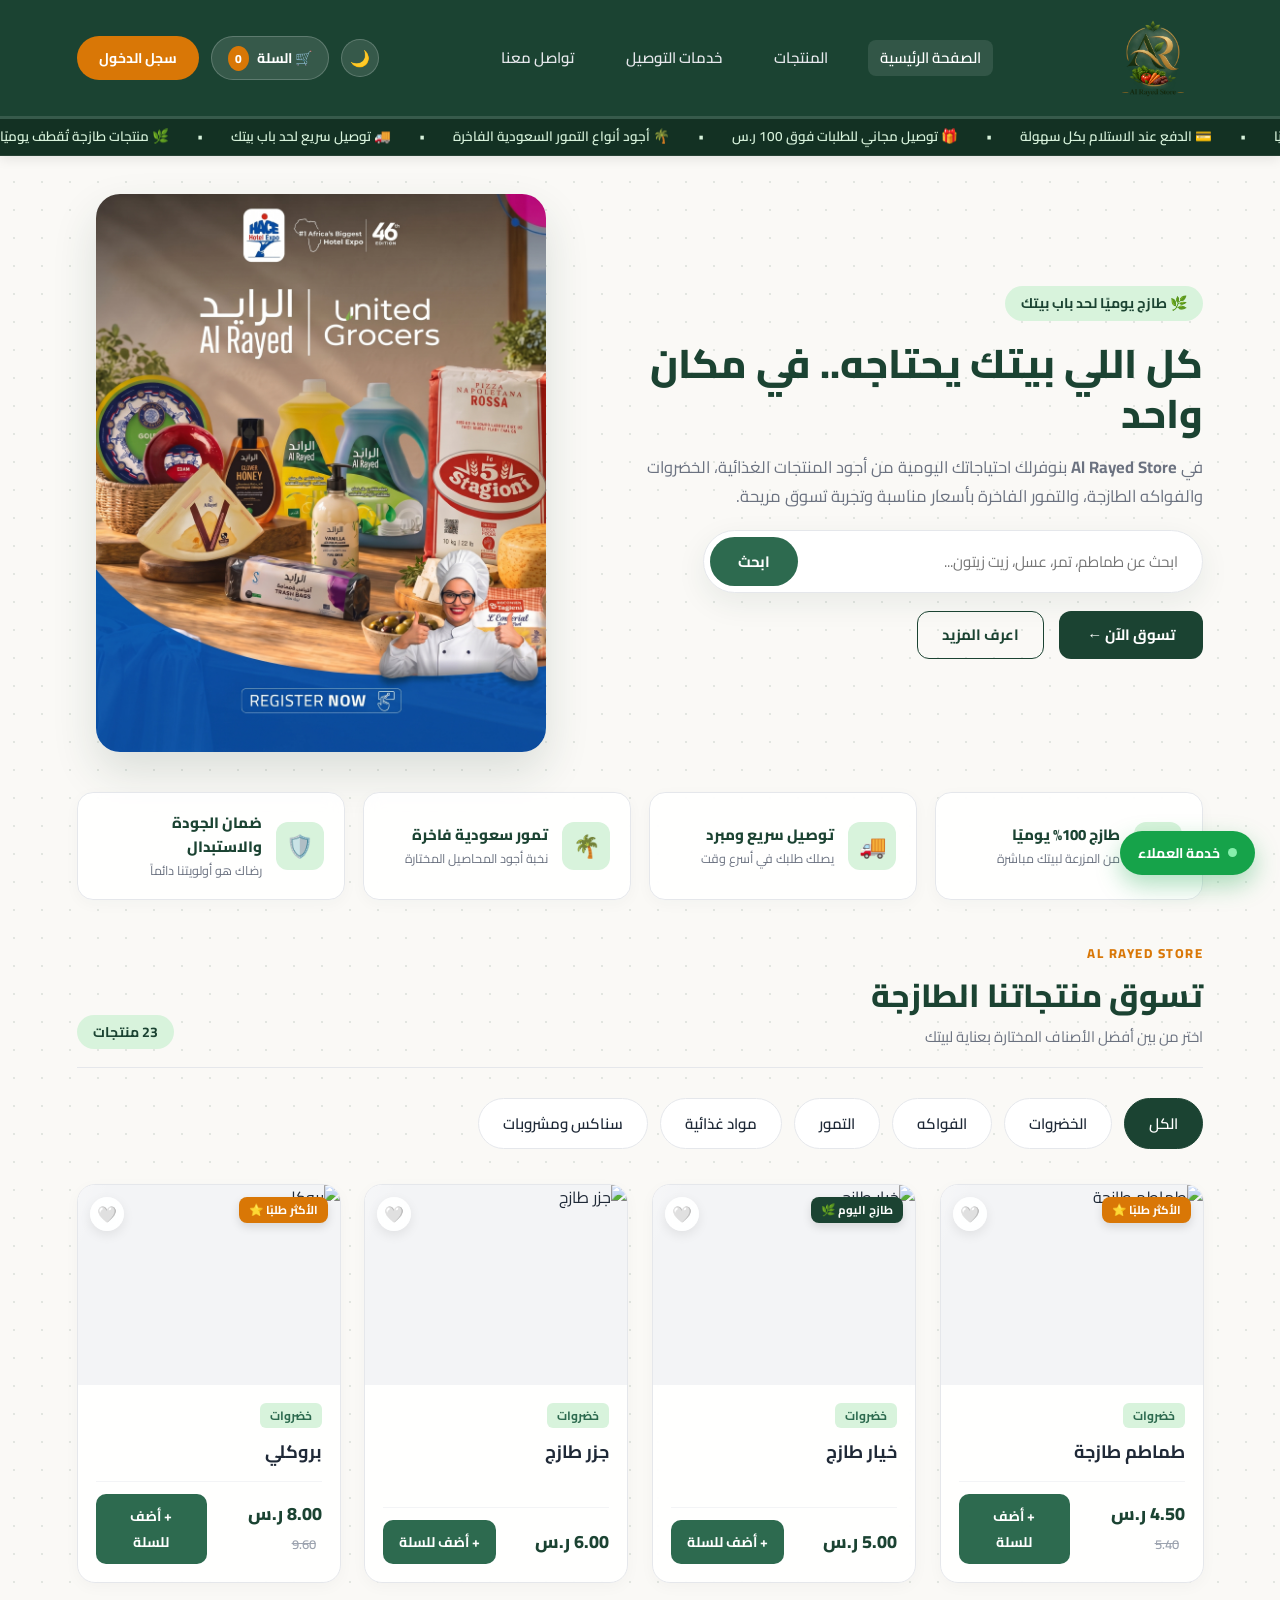
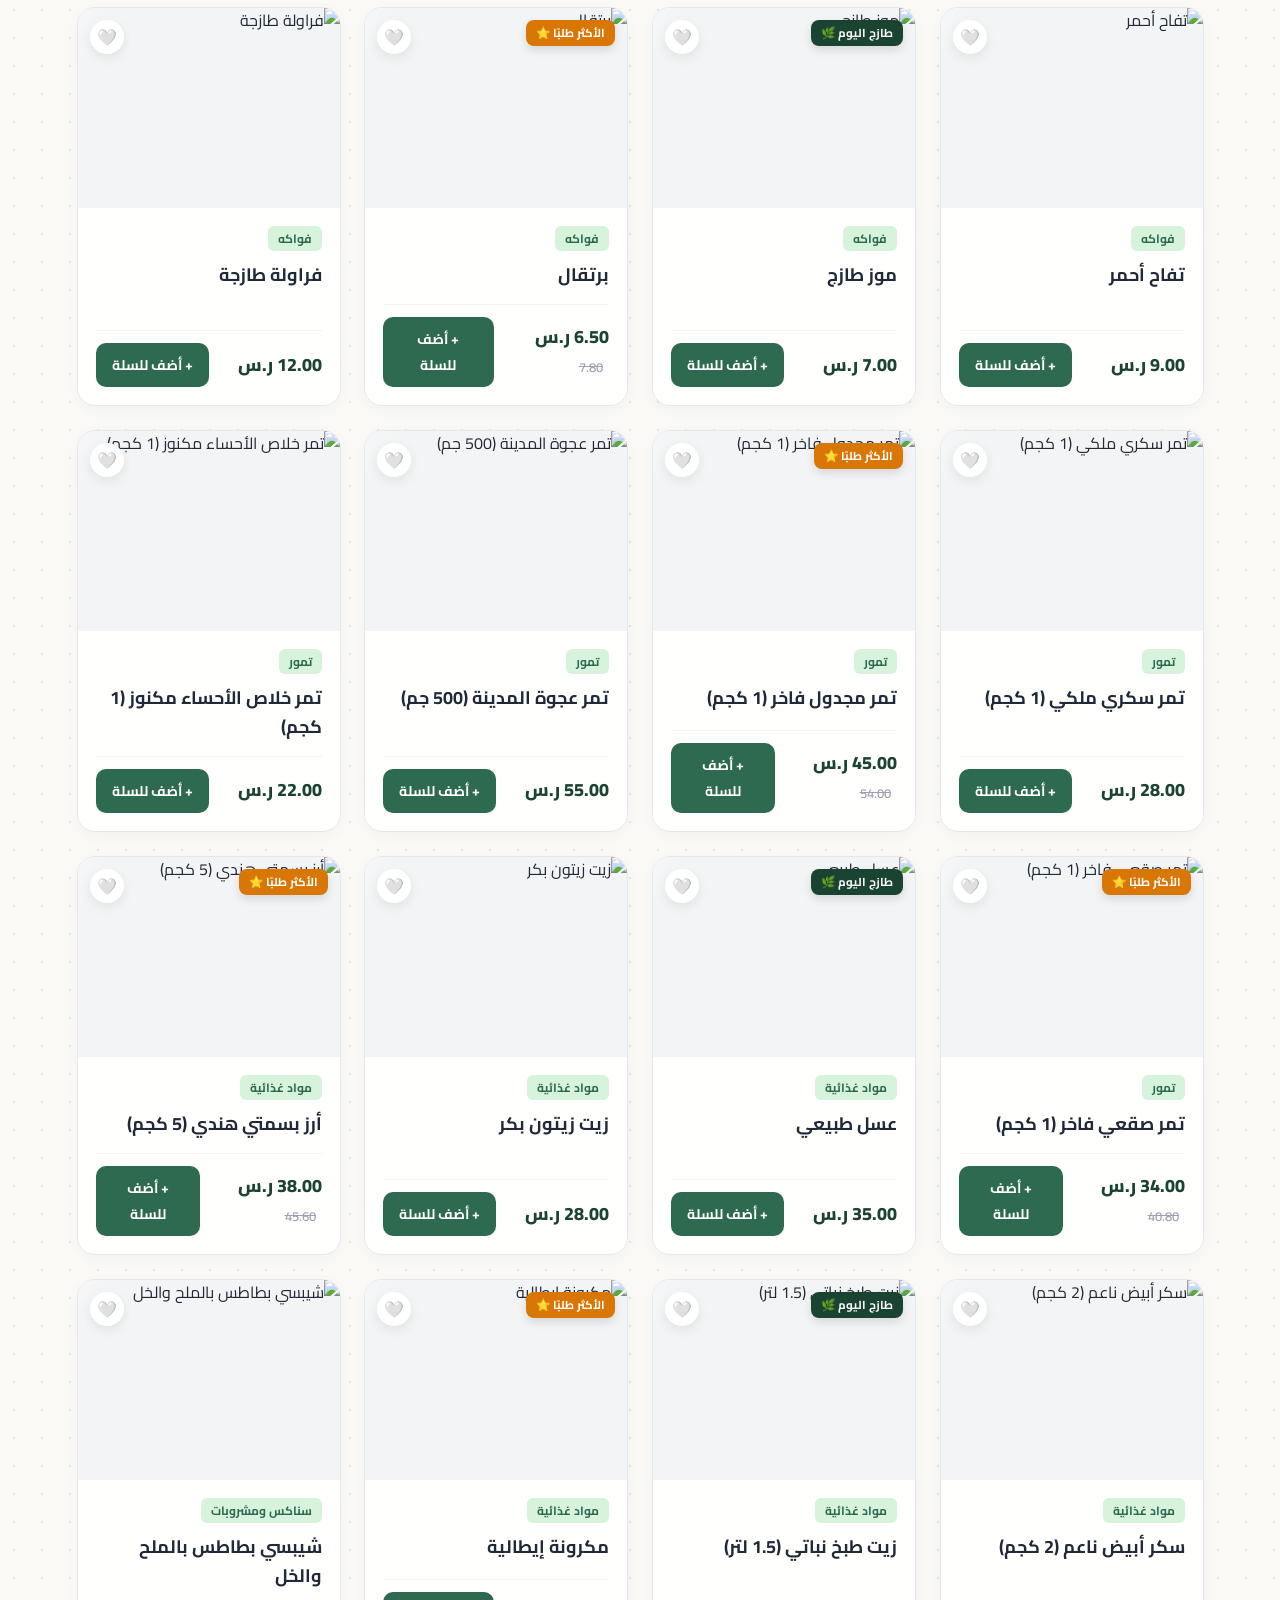
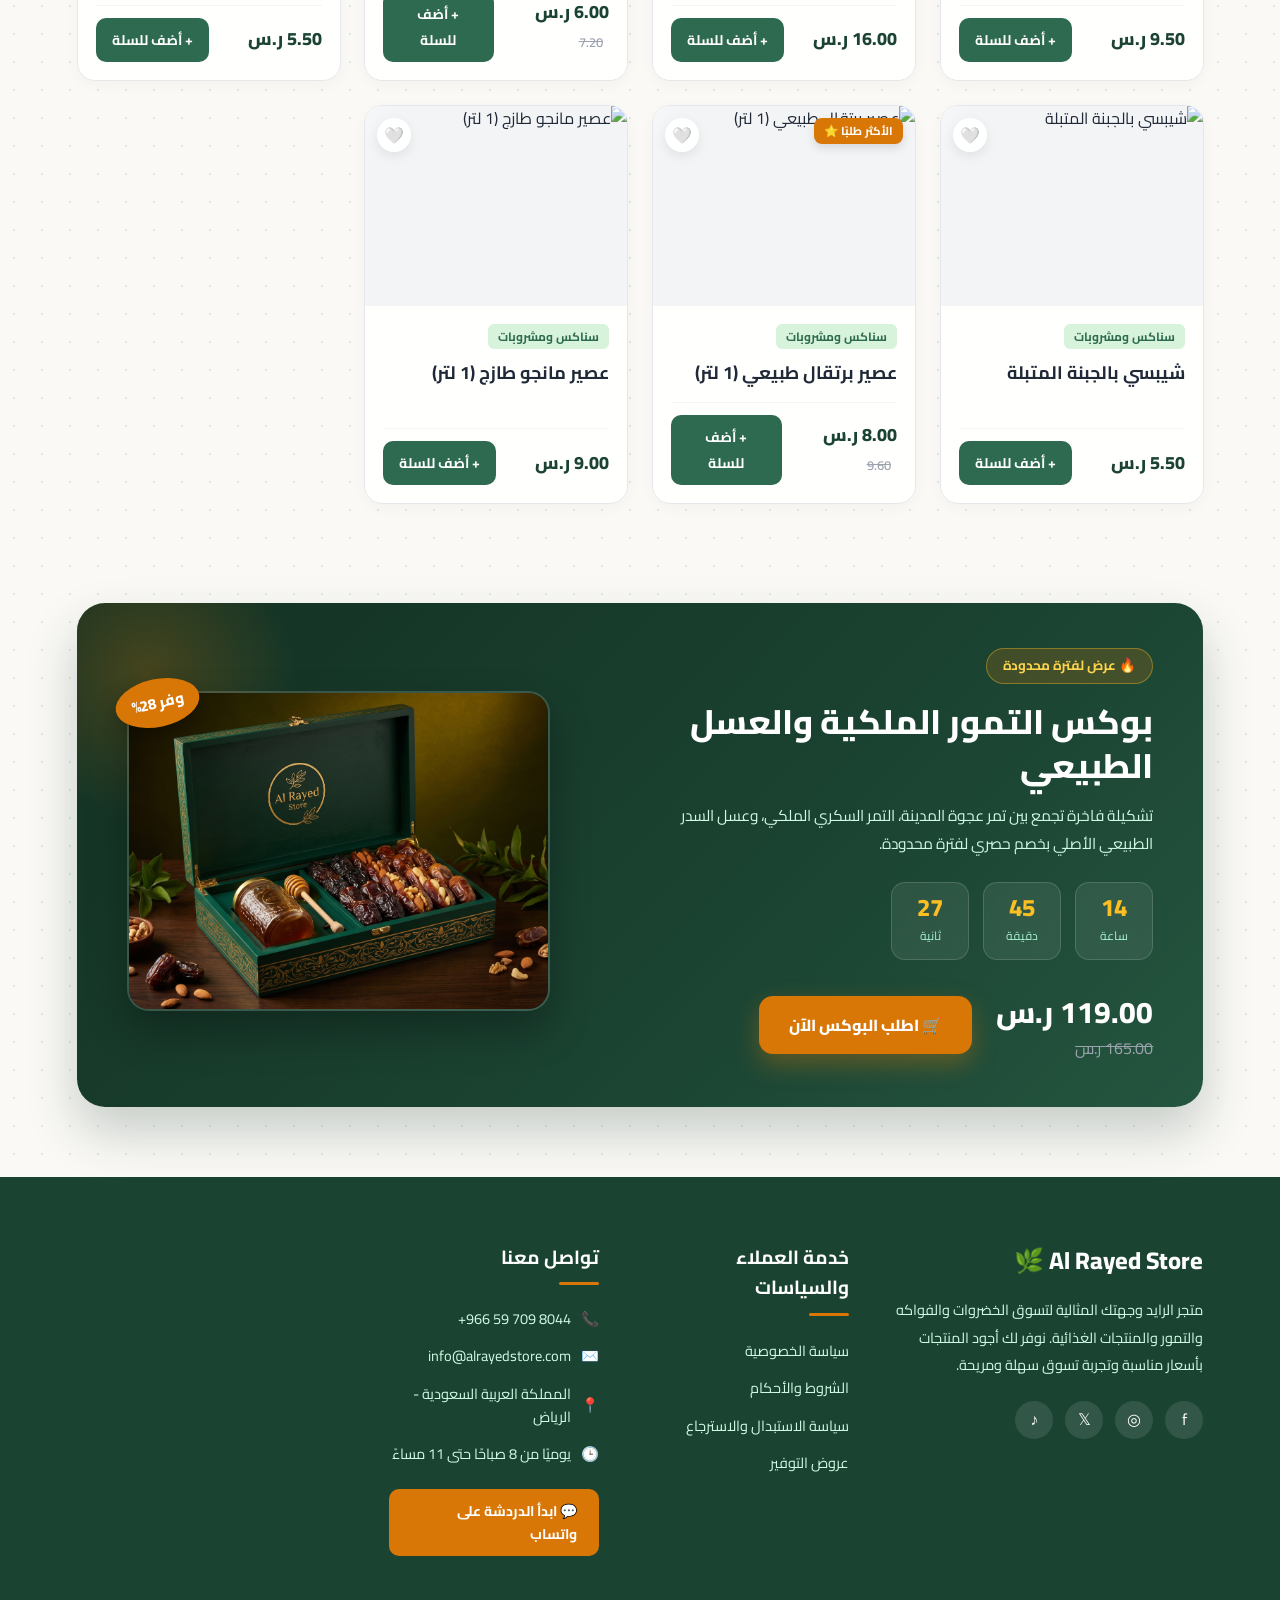
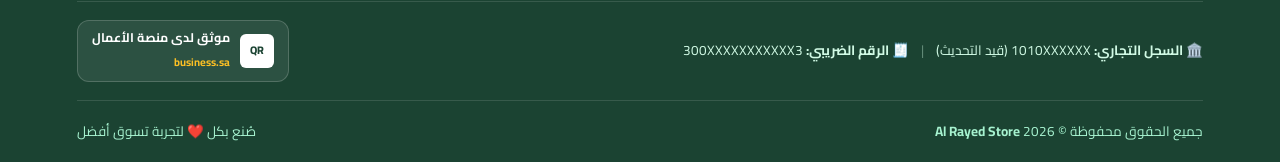
==== commit d9b91987: "Add files via upload" ====
--- a/index.html
+++ b/index.html
@@ -7,23 +7,22 @@
     <link rel="preconnect" href="https://fonts.googleapis.com">
     <link rel="preconnect" href="https://fonts.gstatic.com" crossorigin>
     <link href="https://fonts.googleapis.com/css2?family=Cairo:wght@400;600;700;800&display=swap" rel="stylesheet">
-    <link rel="stylesheet" href="style.css?v=ambient2">
+    <link rel="stylesheet" href="style.css">
     <link rel="icon" type="image/png" href="./assets/Al Rayed Store Organic Emblem.png">
+
+
+    <meta name="theme-color" content="#0F261D" id="themeColorMeta">
+<meta name="apple-mobile-web-app-capable" content="yes">
+<meta name="apple-mobile-web-app-status-bar-style" content="black-translucent">
+
 </head>
 <body>
 
-    <!-- خلفية حية هادئة: هالات خضراء وذهبية + أوراق نباتية طافية -->
     <div class="ambient-bg" aria-hidden="true">
-        <span class="ambient-orb orb-emerald-1"></span>
-        <span class="ambient-orb orb-gold-1"></span>
-        <span class="ambient-orb orb-emerald-2"></span>
-        <span class="ambient-orb orb-gold-2"></span>
-        <svg class="ambient-leaf leaf-1" viewBox="0 0 64 64"><path d="M54 10C30 8 12 22 12 42c0 4 1 8 3 12 3-12 12-24 26-31-11 9-18 20-21 33 22 1 36-14 36-34 0-4-1-8-2-12z"/></svg>
-        <svg class="ambient-leaf leaf-2" viewBox="0 0 64 64"><path d="M32 4C18 18 14 32 18 44c3 9 9 14 14 16V30v30c5-2 11-7 14-16 4-12 0-26-14-40z"/></svg>
-        <svg class="ambient-leaf leaf-3" viewBox="0 0 64 64"><path d="M54 10C30 8 12 22 12 42c0 4 1 8 3 12 3-12 12-24 26-31-11 9-18 20-21 33 22 1 36-14 36-34 0-4-1-8-2-12z"/></svg>
-        <svg class="ambient-leaf leaf-4" viewBox="0 0 64 64"><path d="M32 4C18 18 14 32 18 44c3 9 9 14 14 16V30v30c5-2 11-7 14-16 4-12 0-26-14-40z"/></svg>
-        <svg class="ambient-leaf leaf-5" viewBox="0 0 64 64"><path d="M54 10C30 8 12 22 12 42c0 4 1 8 3 12 3-12 12-24 26-31-11 9-18 20-21 33 22 1 36-14 36-34 0-4-1-8-2-12z"/></svg>
-    </div>
+  <span class="orb orb-1"></span>
+  <span class="orb orb-2"></span>
+  <span class="orb orb-3"></span>
+</div>
 
 
     <!-- شاشة التحميل الفخمة (Luxury Brand Preloader) -->
--- a/style.css
+++ b/style.css
@@ -2847,158 +2847,590 @@
 .policy-body ul {
     padding-right: 20px;
     margin-bottom: 10px;
-}
-/* =====================================
-   19. VISIBLE AMBIENT BACKGROUND LAYER
-   (هالات زمردية وذهبية + أوراق نباتية طافية خلف المحتوى)
-===================================== */
-
-html {
-    background-color: #FAF9F6;
-}
-
-html:has(body.dark-mode) {
-    background-color: #0B1913;
-}
-
-body,
-body.dark-mode {
-    background-color: transparent !important;
-    background-image: none !important;
-    animation: none;
-}
-
-.hero-section,
-.trust-bar,
-.products-section,
-.deals-section,
-main {
-    background-color: transparent !important;
-}
-
-.ambient-bg {
-    position: fixed;
-    inset: 0;
-    z-index: -2;
-    overflow: hidden;
-    pointer-events: none;
-    background-color: var(--bg-page);
-    background-image: radial-gradient(rgba(27, 67, 50, 0.09) 1.3px, transparent 1.3px);
-    background-size: 28px 28px;
-    animation: bgPatternMove 25s linear infinite;
-}
-
-.ambient-orb {
-    position: absolute;
-    border-radius: 50%;
-    filter: blur(70px);
-    opacity: 0.55;
-    will-change: transform;
-}
-
-.orb-emerald-1 {
-    width: 46vmax;
-    height: 46vmax;
-    top: -14vmax;
-    right: -12vmax;
-    background: radial-gradient(circle, rgba(82, 183, 136, 0.55) 0%, rgba(82, 183, 136, 0) 70%);
-    animation: orbFloatA 26s ease-in-out infinite alternate;
-}
-
-.orb-gold-1 {
-    width: 38vmax;
-    height: 38vmax;
-    bottom: -12vmax;
-    left: -10vmax;
-    background: radial-gradient(circle, rgba(245, 190, 80, 0.5) 0%, rgba(245, 190, 80, 0) 70%);
-    animation: orbFloatB 30s ease-in-out infinite alternate;
-}
-
-.orb-emerald-2 {
-    width: 30vmax;
-    height: 30vmax;
-    top: 45%;
-    left: 30%;
-    background: radial-gradient(circle, rgba(116, 198, 157, 0.4) 0%, rgba(116, 198, 157, 0) 70%);
-    animation: orbFloatC 34s ease-in-out infinite alternate;
-}
-
-.orb-gold-2 {
-    width: 24vmax;
-    height: 24vmax;
-    top: 8%;
-    left: 12%;
-    background: radial-gradient(circle, rgba(253, 216, 120, 0.42) 0%, rgba(253, 216, 120, 0) 70%);
-    animation: orbFloatA 38s ease-in-out infinite alternate-reverse;
-}
-
-@keyframes orbFloatA {
-    0% { transform: translate(0, 0) scale(1); }
-    100% { transform: translate(-8vw, 10vh) scale(1.12); }
-}
-
-@keyframes orbFloatB {
-    0% { transform: translate(0, 0) scale(1); }
-    100% { transform: translate(10vw, -8vh) scale(1.1); }
-}
-
-@keyframes orbFloatC {
-    0% { transform: translate(0, 0) scale(0.95); }
-    100% { transform: translate(-6vw, -12vh) scale(1.15); }
-}
-
-.ambient-leaf {
-    position: absolute;
-    fill: #2D6A4F;
-    opacity: 0.12;
-    will-change: transform;
-}
-
-.leaf-1 { width: 90px;  top: 14%; right: 8%;  animation: leafDrift 28s ease-in-out infinite alternate; }
-.leaf-2 { width: 64px;  top: 62%; right: 18%; fill: #B7791F; opacity: 0.14; animation: leafDrift 34s ease-in-out infinite alternate-reverse; }
-.leaf-3 { width: 110px; top: 40%; left: 4%;   animation: leafDrift 40s ease-in-out infinite alternate; animation-delay: -12s; }
-.leaf-4 { width: 56px;  top: 82%; left: 38%;  animation: leafDrift 31s ease-in-out infinite alternate; animation-delay: -6s; }
-.leaf-5 { width: 72px;  top: 6%;  left: 42%;  fill: #B7791F; opacity: 0.12; animation: leafDrift 37s ease-in-out infinite alternate-reverse; animation-delay: -18s; }
-
-@keyframes leafDrift {
-    0%   { transform: translate(0, 0) rotate(-12deg); }
-    50%  { transform: translate(28px, -36px) rotate(10deg); }
-    100% { transform: translate(-22px, 30px) rotate(-4deg); }
-}
-
-body.dark-mode .ambient-bg {
-    background-image: radial-gradient(rgba(110, 231, 183, 0.07) 1.3px, transparent 1.3px);
-}
-
-body.dark-mode .ambient-orb {
-    opacity: 0.32;
-}
-
-body.dark-mode .orb-gold-1,
-body.dark-mode .orb-gold-2 {
-    opacity: 0.22;
-}
-
-body.dark-mode .ambient-leaf {
-    fill: #74C69D;
-    opacity: 0.09;
-}
-
-body.dark-mode .leaf-2,
-body.dark-mode .leaf-5 {
-    fill: #F6C760;
-    opacity: 0.08;
-}
-
-@media (max-width: 768px) {
-    .ambient-orb { filter: blur(55px); }
-    .leaf-3, .leaf-4 { display: none; }
-}
-
-@media (prefers-reduced-motion: reduce) {
-    .ambient-bg,
-    .ambient-orb,
-    .ambient-leaf {
-        animation: none !important;
-    }
-}
+}
+.ambient-bg {
+  position: fixed;
+  inset: 0;
+  z-index: -1;
+  overflow: hidden;
+  pointer-events: none;
+  background: linear-gradient(135deg, #f8faf7 0%, #f1f6ef 50%, #fbf9f2 100%);
+}
+
+.ambient-bg .orb {
+  position: absolute;
+  border-radius: 50%;
+  filter: blur(80px);
+  opacity: 0.45;
+  animation: floatOrb 18s ease-in-out infinite alternate;
+}
+
+.ambient-bg .orb-1 {
+  width: 420px;
+  height: 420px;
+  background: rgba(34, 139, 87, 0.16);
+  top: -80px;
+  right: -60px;
+}
+
+.ambient-bg .orb-2 {
+  width: 360px;
+  height: 360px;
+  background: rgba(230, 155, 30, 0.14);
+  bottom: 10%;
+  left: -80px;
+  animation-delay: -6s;
+}
+
+.ambient-bg .orb-3 {
+  width: 300px;
+  height: 300px;
+  background: rgba(46, 125, 50, 0.12);
+  top: 45%;
+  right: 35%;
+  animation-delay: -12s;
+}
+
+/* دعم الوضع الليلي */
+body.dark-mode .ambient-bg,
+[data-theme="dark"] .ambient-bg {
+  background: linear-gradient(135deg, #0d1612 0%, #121f19 50%, #0f1714 100%);
+}
+
+body.dark-mode .ambient-bg .orb,
+[data-theme="dark"] .ambient-bg .orb {
+  opacity: 0.25;
+}
+
+@keyframes floatOrb {
+  0% {
+    transform: translate(0, 0) scale(1);
+  }
+  50% {
+    transform: translate(35px, -25px) scale(1.08);
+  }
+  100% {
+    transform: translate(-25px, 30px) scale(0.95);
+  }
+}
+/* =====================================
+   23. VISIBLE AMBIENT BG & SCROLL MOTION
+===================================== */
+body {
+    background-color: transparent !important;
+    background-image: none !important;
+    animation: none !important;
+}
+
+.ambient-bg {
+    z-index: -2 !important;
+    background: linear-gradient(155deg, #f5f9f3 0%, #ebf4e8 50%, #fbf6e8 100%) !important;
+}
+
+body.dark-mode .ambient-bg {
+    background: linear-gradient(155deg, #09140f 0%, #0f221a 50%, #121c17 100%) !important;
+}
+
+.ambient-bg .orb {
+    filter: blur(55px) !important;
+    transition: transform 0.25s ease-out;
+}
+
+.ambient-bg .orb-1 {
+    background: rgba(27, 67, 50, 0.24) !important;
+    opacity: 0.75 !important;
+}
+
+.ambient-bg .orb-2 {
+    background: rgba(217, 119, 6, 0.22) !important;
+    opacity: 0.72 !important;
+}
+
+.ambient-bg .orb-3 {
+    background: rgba(45, 106, 79, 0.22) !important;
+    opacity: 0.68 !important;
+}
+
+/* حركة ناعمة للكروت والأقسام مع السكرول */
+.product-card {
+    will-change: transform, opacity;
+}
+
+.product-card.reveal {
+    transform: translateY(28px) scale(0.97);
+}
+
+.product-card.reveal.active {
+    transform: translateY(var(--scroll-shift, 0px)) scale(1);
+}
+
+.section-heading.reveal,
+.categories.reveal {
+    transform: translateY(22px);
+}
+
+.section-heading.reveal.active,
+.categories.reveal.active {
+    transform: translateY(0);
+}
+
+@media (prefers-reduced-motion: reduce) {
+    .ambient-bg .orb,
+    .reveal,
+    .product-card {
+        animation: none !important;
+        transition: none !important;
+        transform: none !important;
+        opacity: 1 !important;
+    }
+}
+/* =====================================
+/* =====================================
+/* =====================================
+   23. LUMINOUS SPOTLIGHT & GLASS REFLECT
+===================================== */
+body,
+.products-section,
+.hero-section,
+.trust-bar {
+    background-color: transparent !important;
+    background-image: none !important;
+}
+
+.ambient-bg {
+    position: fixed;
+    inset: 0;
+    z-index: -1 !important;
+    pointer-events: none;
+    overflow: hidden;
+    background: #F6F9F5 !important;
+}
+
+body.dark-mode .ambient-bg {
+    background: #08130E !important;
+}
+
+/* هالات إضاءة تفاعلية واضحة في الخلفية */
+.lum-orb {
+    position: absolute;
+    border-radius: 50%;
+    filter: blur(75px);
+    will-change: transform;
+    transition: transform 0.35s cubic-bezier(0.22, 1, 0.36, 1);
+}
+
+.lum-orb-emerald {
+    width: 520px;
+    height: 520px;
+    top: -80px;
+    right: 5%;
+    background: radial-gradient(circle, rgba(45, 106, 79, 0.34) 0%, rgba(45, 106, 79, 0.08) 55%, transparent 75%);
+}
+
+.lum-orb-gold {
+    width: 480px;
+    height: 480px;
+    bottom: 5%;
+    left: 4%;
+    background: radial-gradient(circle, rgba(217, 119, 6, 0.30) 0%, rgba(245, 158, 11, 0.08) 55%, transparent 75%);
+}
+
+/* كشاف ضوئي يتبع الماوس في الخلفية بوضوح */
+.lum-cursor-spot {
+    position: fixed;
+    width: 460px;
+    height: 460px;
+    border-radius: 50%;
+    pointer-events: none;
+    z-index: -1;
+    transform: translate(-50%, -50%);
+    background: radial-gradient(
+        circle,
+        rgba(217, 119, 6, 0.22) 0%,
+        rgba(45, 106, 79, 0.16) 40%,
+        transparent 72%
+    );
+    filter: blur(28px);
+}
+
+body.dark-mode .lum-orb-emerald {
+    background: radial-gradient(circle, rgba(52, 211, 153, 0.24) 0%, transparent 72%);
+}
+
+body.dark-mode .lum-orb-gold {
+    background: radial-gradient(circle, rgba(251, 191, 36, 0.22) 0%, transparent 72%);
+}
+
+body.dark-mode .lum-cursor-spot {
+    background: radial-gradient(
+        circle,
+        rgba(251, 191, 36, 0.22) 0%,
+        rgba(52, 211, 153, 0.16) 42%,
+        transparent 72%
+    );
+}
+
+/* انعكاس ضوئي (Reflect) على كروت المنتجات والمميزات */
+.product-card,
+.trust-item {
+    position: relative;
+    overflow: hidden;
+    background: rgba(255, 255, 255, 0.86) !important;
+    backdrop-filter: blur(10px);
+    -webkit-backdrop-filter: blur(10px);
+    transition: transform 0.3s cubic-bezier(0.22, 1, 0.36, 1),
+                box-shadow 0.3s ease,
+                border-color 0.3s ease !important;
+}
+
+body.dark-mode .product-card,
+body.dark-mode .trust-item {
+    background: rgba(18, 38, 30, 0.84) !important;
+}
+
+/* طبقة الريفلكت المتتبعة للماوس جوه الكارت */
+.product-card::before,
+.trust-item::before {
+    content: "";
+    position: absolute;
+    inset: 0;
+    border-radius: inherit;
+    pointer-events: none;
+    opacity: 0;
+    transition: opacity 0.3s ease;
+    background: radial-gradient(
+        260px circle at var(--mx, 50%) var(--my, 50%),
+        rgba(217, 119, 6, 0.22),
+        rgba(45, 106, 79, 0.12) 45%,
+        transparent 75%
+    );
+    z-index: 2;
+}
+
+.product-card:hover::before,
+.trust-item:hover::before {
+    opacity: 1;
+}
+
+/* خط انعكاس زجاجي يلمع وقت الهوفر */
+.product-card::after {
+    content: "";
+    position: absolute;
+    top: -50%;
+    left: -75%;
+    width: 50%;
+    height: 200%;
+    background: linear-gradient(
+        to right,
+        transparent 0%,
+        rgba(255, 255, 255, 0.55) 50%,
+        transparent 100%
+    );
+    transform: rotate(25deg);
+    transition: left 0.65s ease;
+    pointer-events: none;
+    z-index: 3;
+}
+
+.product-card:hover::after {
+    left: 135%;
+}
+
+.product-card:hover {
+    transform: translateY(-6px) !important;
+    border-color: rgba(217, 119, 6, 0.55) !important;
+    box-shadow: 0 18px 36px rgba(27, 67, 50, 0.14),
+                0 0 22px rgba(217, 119, 6, 0.14) !important;
+}
+
+/* إخفاء العناصر القديمة */
+.bg-grid-layer,
+.motion-shape,
+.bg-floating-item,
+.scroll-pill-indicator,
+.cursor-glow {
+    display: none !important;
+}
+/* =====================================
+   23. MOVING LIGHT BEAMS & GLOW PARTICLES
+===================================== */
+body,
+.products-section,
+.hero-section,
+.trust-bar {
+    background-color: transparent !important;
+    background-image: none !important;
+}
+
+.ambient-bg {
+    position: fixed;
+    inset: 0;
+    z-index: -1 !important;
+    pointer-events: none;
+    overflow: hidden;
+    background: linear-gradient(145deg, #F4F8F2 0%, #EAF3E7 50%, #F9F3E3 100%) !important;
+}
+
+body.dark-mode .ambient-bg {
+    background: linear-gradient(145deg, #07120D 0%, #0D2018 50%, #131D16 100%) !important;
+}
+
+/* حزم ضوئية مائلة تتحرك باستمرار في الخلفية */
+.light-beam {
+    position: absolute;
+    width: 180%;
+    height: 120px;
+    left: -40%;
+    transform: rotate(-14deg);
+    filter: blur(28px);
+    opacity: 0.55;
+    will-change: transform;
+    animation: beamSlide 14s ease-in-out infinite alternate;
+}
+
+.light-beam.beam-gold {
+    top: 18%;
+    background: linear-gradient(
+        90deg,
+        transparent 0%,
+        rgba(217, 119, 6, 0.24) 35%,
+        rgba(251, 191, 36, 0.34) 50%,
+        rgba(217, 119, 6, 0.22) 65%,
+        transparent 100%
+    );
+}
+
+.light-beam.beam-emerald {
+    top: 56%;
+    height: 145px;
+    background: linear-gradient(
+        90deg,
+        transparent 0%,
+        rgba(27, 67, 50, 0.20) 35%,
+        rgba(52, 211, 153, 0.26) 50%,
+        rgba(27, 67, 50, 0.20) 65%,
+        transparent 100%
+    );
+    animation-duration: 18s;
+    animation-direction: alternate-reverse;
+}
+
+body.dark-mode .light-beam.beam-gold {
+    opacity: 0.32;
+}
+
+body.dark-mode .light-beam.beam-emerald {
+    opacity: 0.28;
+}
+
+@keyframes beamSlide {
+    0% {
+        transform: translate3d(-6%, -25px, 0) rotate(-14deg);
+    }
+    100% {
+        transform: translate3d(6%, 25px, 0) rotate(-14deg);
+    }
+}
+
+/* نقاط / جسيمات ضوئية مضيئة تتحرك باستمرار */
+.glow-dot {
+    position: absolute;
+    border-radius: 50%;
+    pointer-events: none;
+    will-change: transform, opacity;
+}
+
+.glow-dot.gold {
+    background: radial-gradient(circle, #FBBF24 0%, rgba(217, 119, 6, 0.45) 55%, transparent 75%);
+    box-shadow: 0 0 18px rgba(245, 158, 11, 0.55);
+}
+
+.glow-dot.green {
+    background: radial-gradient(circle, #34D399 0%, rgba(27, 67, 50, 0.45) 55%, transparent 75%);
+    box-shadow: 0 0 18px rgba(16, 185, 129, 0.45);
+}
+
+/* كشاف إضاءة يتبع الماوس بوضوح */
+.lum-cursor-spot {
+    position: fixed;
+    width: 440px;
+    height: 440px;
+    border-radius: 50%;
+    pointer-events: none;
+    z-index: -1;
+    transform: translate(-50%, -50%);
+    background: radial-gradient(
+        circle,
+        rgba(245, 158, 11, 0.20) 0%,
+        rgba(45, 106, 79, 0.14) 45%,
+        transparent 72%
+    );
+    filter: blur(26px);
+}
+
+/* ريفلكت ولمعة على الكروت */
+.product-card,
+.trust-item {
+    position: relative;
+    overflow: hidden;
+    background: rgba(255, 255, 255, 0.88) !important;
+    backdrop-filter: blur(10px);
+    -webkit-backdrop-filter: blur(10px);
+    transition: transform 0.3s cubic-bezier(0.22, 1, 0.36, 1),
+                box-shadow 0.3s ease,
+                border-color 0.3s ease !important;
+}
+
+body.dark-mode .product-card,
+body.dark-mode .trust-item {
+    background: rgba(18, 38, 30, 0.86) !important;
+}
+
+.product-card::before,
+.trust-item::before {
+    content: "";
+    position: absolute;
+    inset: 0;
+    border-radius: inherit;
+    pointer-events: none;
+    opacity: 0;
+    transition: opacity 0.3s ease;
+    background: radial-gradient(
+        260px circle at var(--mx, 50%) var(--my, 50%),
+        rgba(245, 158, 11, 0.24),
+        rgba(45, 106, 79, 0.14) 45%,
+        transparent 75%
+    );
+    z-index: 2;
+}
+
+.product-card:hover::before,
+.trust-item:hover::before {
+    opacity: 1;
+}
+
+.product-card::after {
+    content: "";
+    position: absolute;
+    top: -50%;
+    left: -75%;
+    width: 50%;
+    height: 200%;
+    background: linear-gradient(
+        to right,
+        transparent 0%,
+        rgba(255, 255, 255, 0.55) 50%,
+        transparent 100%
+    );
+    transform: rotate(25deg);
+    transition: left 0.65s ease;
+    pointer-events: none;
+    z-index: 3;
+}
+
+.product-card:hover::after {
+    left: 135%;
+}
+
+.product-card:hover {
+    transform: translateY(-6px) !important;
+    border-color: rgba(217, 119, 6, 0.55) !important;
+    box-shadow: 0 18px 36px rgba(27, 67, 50, 0.14),
+                0 0 22px rgba(217, 119, 6, 0.16) !important;
+}
+
+.lum-orb,
+.bg-grid-layer,
+.motion-shape,
+.bg-floating-item,
+.scroll-pill-indicator,
+.cursor-glow {
+    display: none !important;
+}
+/* =====================================
+ /* =====================================
+   23. RESTORE BASE CLEAN THEME
+===================================== */
+.ambient-bg,
+.bg-grid-layer,
+.motion-shape,
+.bg-floating-item,
+.scroll-pill-indicator,
+.light-beam,
+.glow-dot,
+.lum-cursor-spot,
+.lum-orb,
+.falling-leaf {
+    display: none !important;
+}
+
+body {
+    background-color: #FAF9F6 !important;
+    background-image: radial-gradient(rgba(27, 67, 50, 0.11) 1.3px, transparent 1.3px) !important;
+    background-size: 28px 28px !important;
+}
+
+body.dark-mode {
+    background-color: #0B1913 !important;
+    background-image: radial-gradient(rgba(110, 231, 183, 0.08) 1.3px, transparent 1.3px) !important;
+    background-size: 28px 28px !important;
+}
+
+.product-card,
+.product-card:hover {
+    transform: none;
+}
+
+.product-card:hover {
+    transform: translateY(-6px) !important;
+}
+/* =====================================
+   23. RESTORE BASE CLEAN THEME
+===================================== */
+.ambient-bg,
+.bg-grid-layer,
+.motion-shape,
+.bg-floating-item,
+.scroll-pill-indicator,
+.light-beam,
+.glow-dot,
+.lum-cursor-spot,
+.lum-orb,
+.falling-leaf {
+    display: none !important;
+}
+
+body {
+    background-color: #FAF9F6 !important;
+    background-image: radial-gradient(rgba(27, 67, 50, 0.11) 1.3px, transparent 1.3px) !important;
+    background-size: 28px 28px !important;
+}
+
+body.dark-mode {
+    background-color: #0B1913 !important;
+    background-image: radial-gradient(rgba(110, 231, 183, 0.08) 1.3px, transparent 1.3px) !important;
+    background-size: 28px 28px !important;
+}
+
+.product-card,
+.product-card:hover {
+    transform: none;
+}
+
+.product-card:hover {
+    transform: translateY(-6px) !important;
+}
+/* =====================================
+   MOBILE BOTTOM EDGE & THEME SYNC
+===================================== */
+html,
+body {
+    min-height: 100%;
+    background-color: #FAF9F6;
+    overscroll-behavior-y: none;
+}
+
+html.dark-mode,
+body.dark-mode {
+    background-color: #0B1913 !important;
+}
